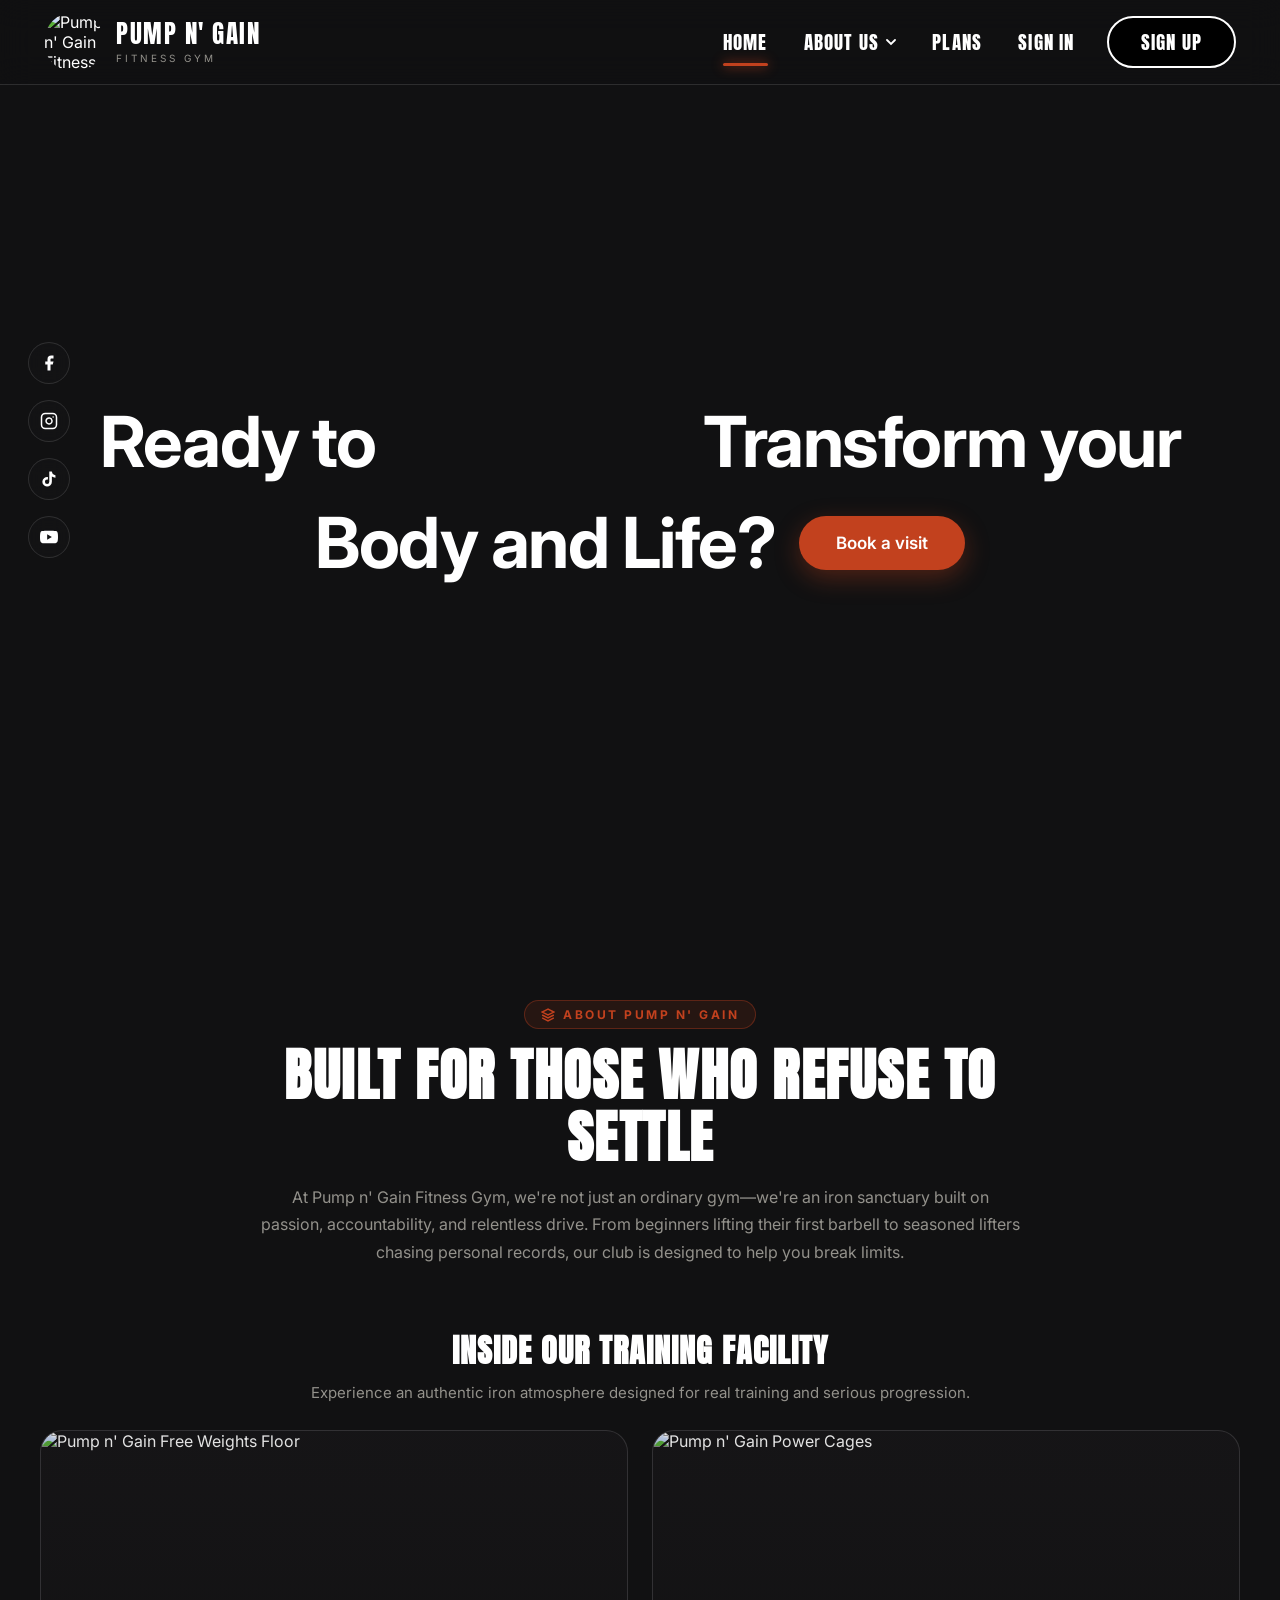
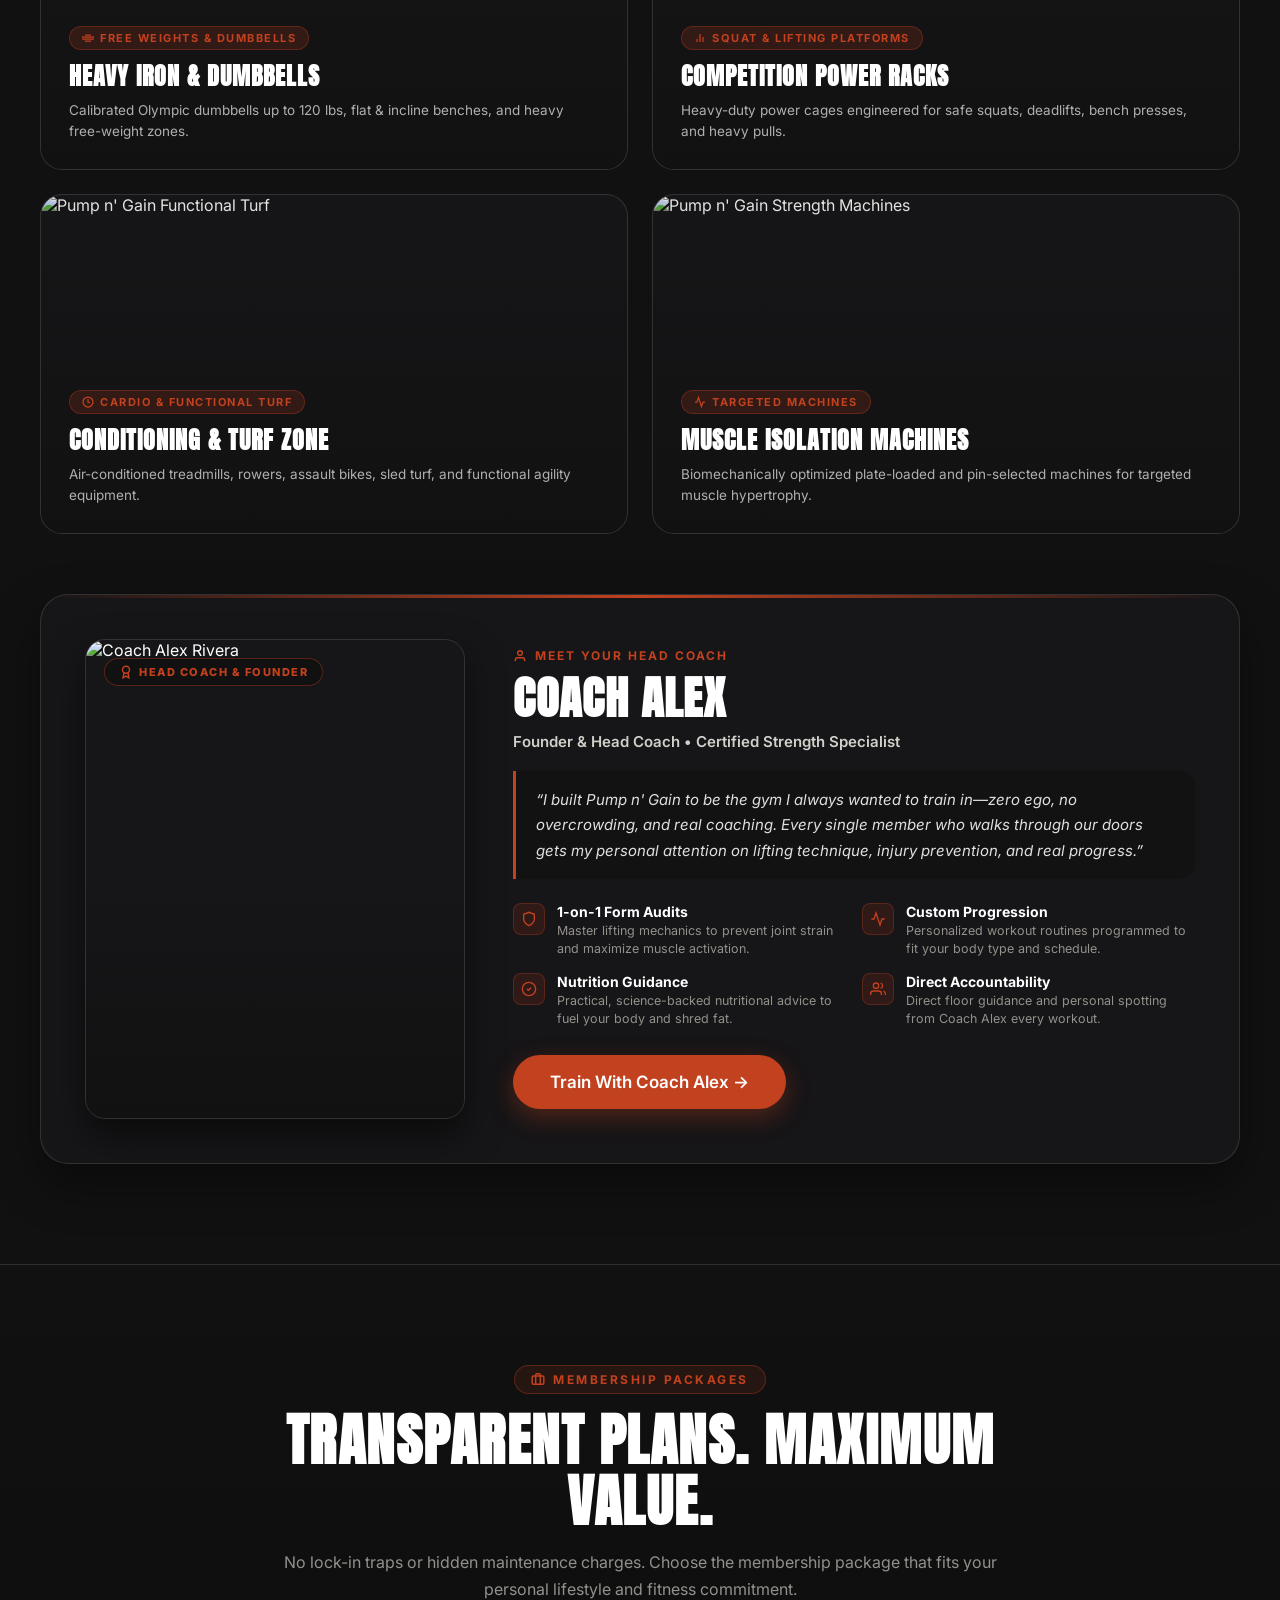
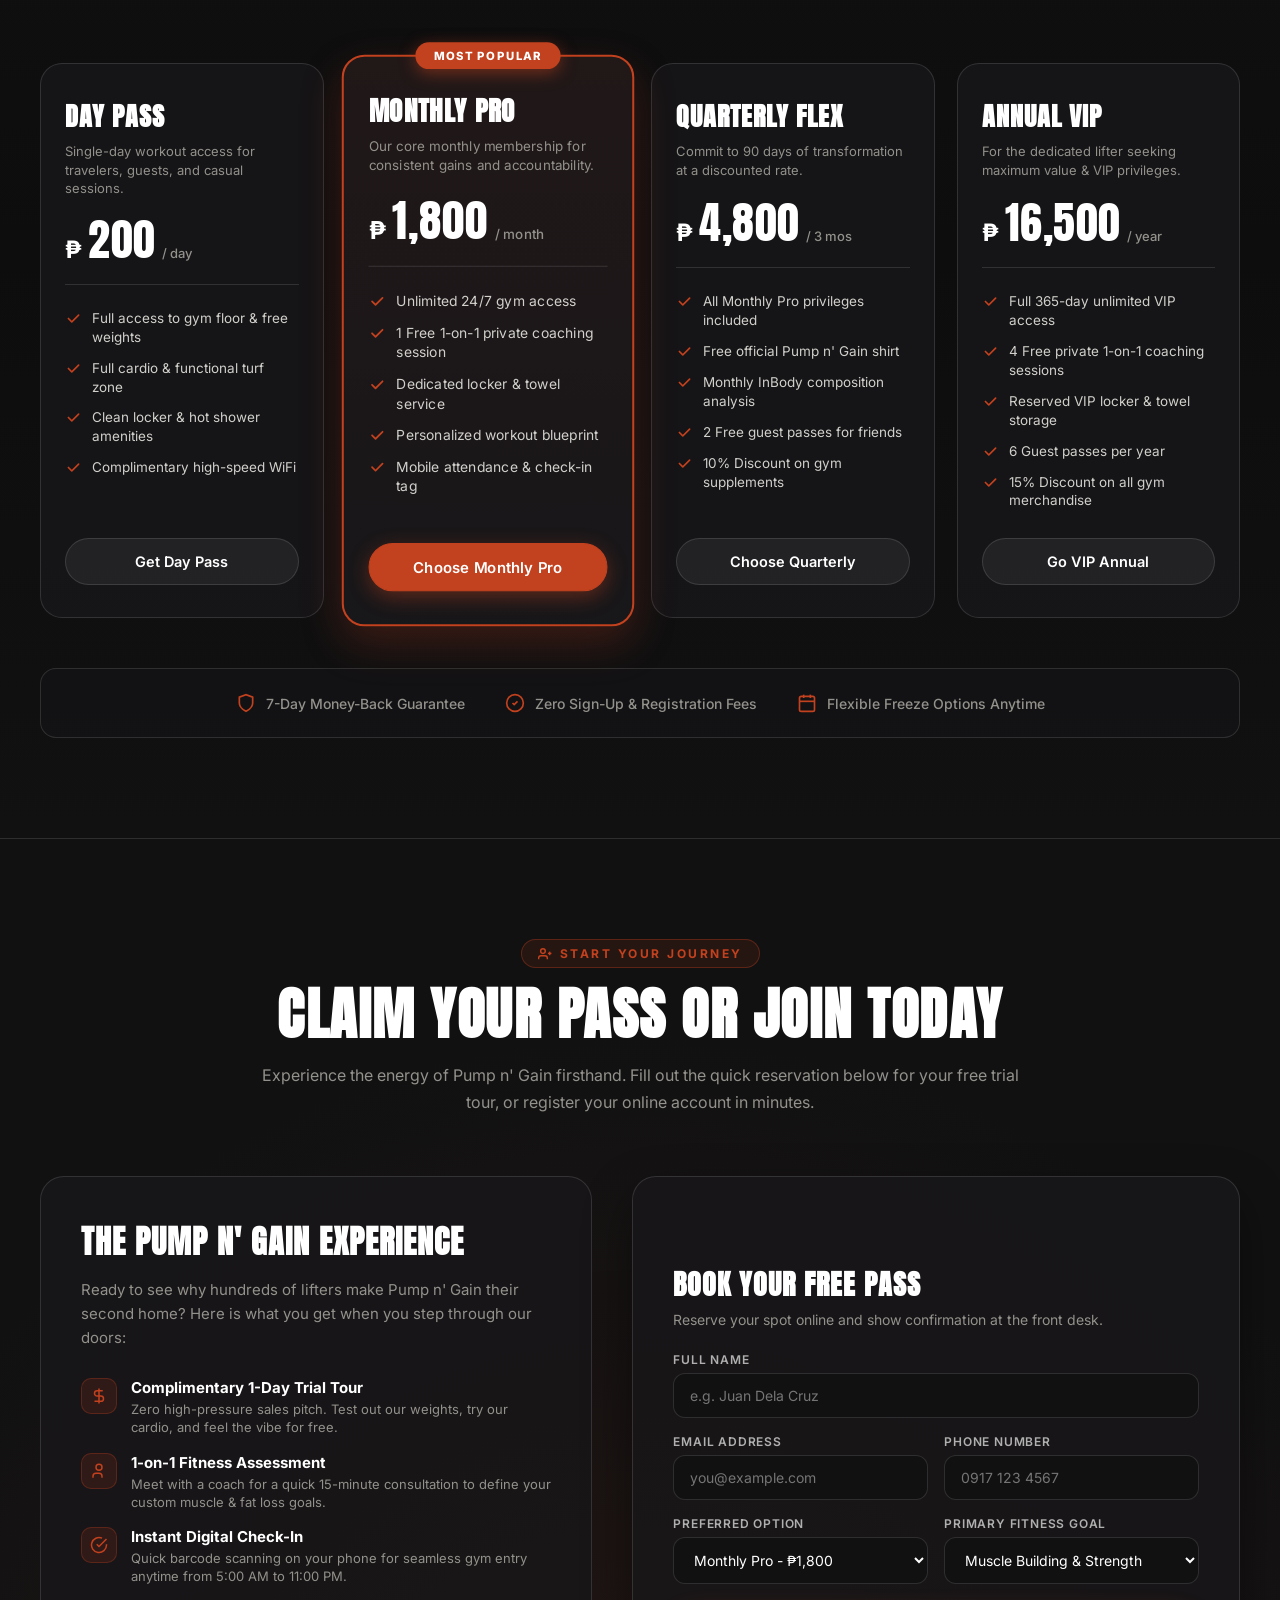
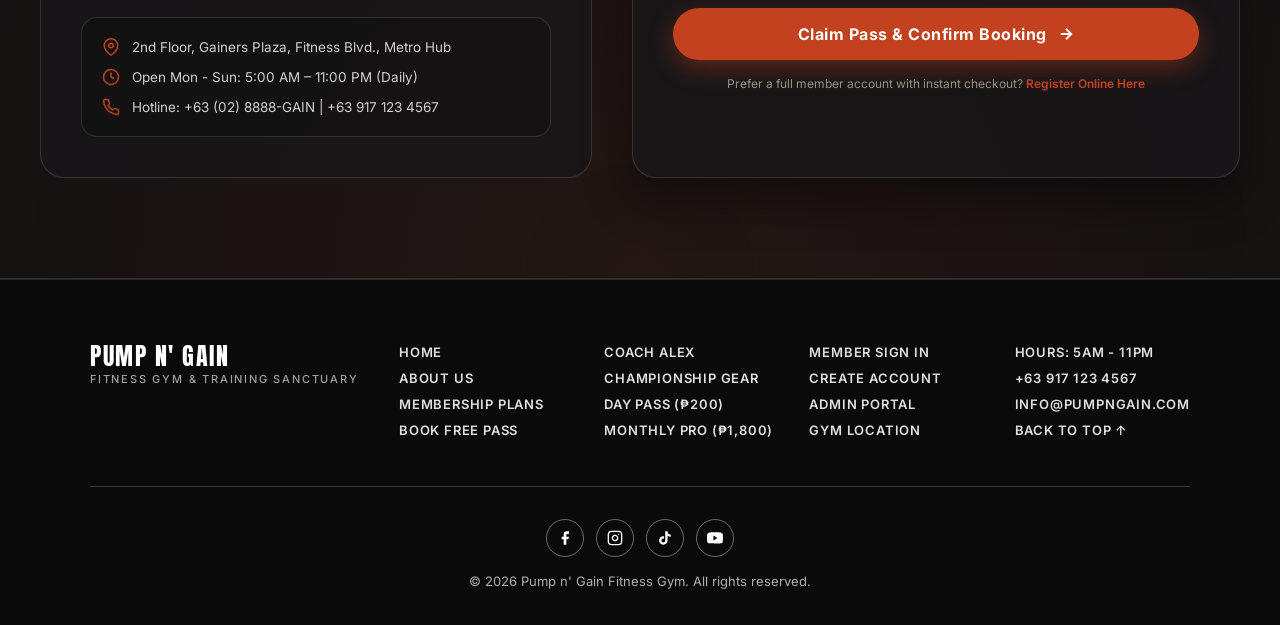
==== index.html @ a4e3d15a "Add files via upload" ====
<!DOCTYPE html>
<html lang="en" data-theme="dark">

<head>
  <meta charset="utf-8">
  <meta name="viewport" content="width=device-width, initial-scale=1, viewport-fit=cover">
  <title>Pump n' Gain Fitness Gym</title>

  <!-- Fonts -->
  <link rel="preconnect" href="https://fonts.googleapis.com">
  <link rel="preconnect" href="https://fonts.gstatic.com" crossorigin>
  <link href="https://fonts.googleapis.com/css2?family=Anton&family=Inter:wght@400;500;600;700;800&display=swap"
    rel="stylesheet">

  <!-- Stylesheet -->
  <link rel="stylesheet" href="navbar.css">

  <!-- Home Section Custom Styles -->
  <style>
    /* Home Hero Section */
    /* Home Hero Section - Full Screen Cover */
    #home {
      position: relative;
      width: 100%;
      height: 100vh;
      height: 100dvh;
      /* Full viewport height on mobile & modern browsers */
      min-height: 100vh;
      display: flex;
      align-items: center;
      justify-content: center;
      padding: 84px 24px 0;
      /* Offsets the fixed header height */
      box-sizing: border-box;
      background: linear-gradient(180deg, rgba(17, 17, 18, 0.35) 0%, rgba(17, 17, 18, 0.8) 100%),
        url('https://images.unsplash.com/photo-1517838277536-f5f99be501cd?auto=format&fit=crop&w=1920&q=80') center/cover no-repeat;
      overflow: hidden;
      border-bottom: none;
    }

    /* Left Floating Social Sidebar */
    .hero-socials {
      position: absolute;
      left: 28px;
      top: 50%;
      transform: translateY(-50%);
      display: flex;
      flex-direction: column;
      gap: 16px;
      z-index: 10;
    }

    .hero-social-link {
      width: 42px;
      height: 42px;
      border-radius: 50%;
      border: 1px solid var(--line);
      background: rgba(24, 23, 26, 0.4);
      backdrop-filter: blur(8px);
      display: flex;
      align-items: center;
      justify-content: center;
      color: var(--ink);
      text-decoration: none;
      transition: all 0.3s ease;
    }

    .hero-social-link:hover {
      background: var(--red);
      border-color: var(--red);
      transform: scale(1.1);
      color: #ffffff;
      box-shadow: 0 4px 15px rgba(194, 65, 30, 0.4);
    }

    .hero-social-link svg {
      width: 18px;
      height: 18px;
    }

    /* Hero Typography Grid Layout */
    .hero-content {
      width: 100%;
      max-width: 1080px;
      margin: 0 auto;
      display: flex;
      flex-direction: column;
      gap: 24px;
      z-index: 2;
    }

    .hero-row-top {
      display: flex;
      justify-content: space-between;
      align-items: center;
      width: 100%;
      gap: 20px;
    }

    .hero-row-bottom {
      display: flex;
      align-items: center;
      justify-content: center;
      gap: 24px;
      width: 100%;
      flex-wrap: wrap;
    }

    .hero-headline {
      font-family: 'Inter', system-ui, -apple-system, sans-serif;
      font-weight: 700;
      font-size: clamp(34px, 5.5vw, 72px);
      letter-spacing: -1.5px;
      color: var(--ink);
      line-height: 1.1;
      text-transform: none;
      margin: 0;
    }

    /* Pill CTA Button */
    .hero-cta-btn {
      display: inline-flex;
      align-items: center;
      justify-content: center;
      padding: 16px 36px;
      border-radius: 999px;
      background: var(--red);
      color: #FFFFFF;
      font-family: 'Inter', sans-serif;
      font-size: 17px;
      font-weight: 600;
      text-decoration: none;
      border: 1px solid transparent;
      box-shadow: 0 8px 24px rgba(194, 65, 30, 0.35);
      transition: all 0.3s cubic-bezier(0.2, 0.8, 0.2, 1);
      white-space: nowrap;
    }

    .hero-cta-btn:hover {
      transform: translateY(-3px) scale(1.03);
      background: var(--pill-hbg);
      color: var(--pill-hfg);
      box-shadow: 0 12px 28px rgba(0, 0, 0, 0.4);
    }

    /* Responsive Adjustments */
    @media (max-width: 900px) {
      #home {
        flex-direction: column;
        justify-content: center;
        padding: 40px 20px;
      }

      .hero-socials {
        position: static;
        flex-direction: row;
        transform: none;
        justify-content: center;
        margin-bottom: 28px;
      }

      .hero-row-top {
        flex-direction: column;
        text-align: center;
        gap: 12px;
      }

      .hero-row-bottom {
        flex-direction: column;
        text-align: center;
        gap: 20px;
      }
    }
  </style>
</head>

<body>

  <header id="hdr">
    <div class="bar">
      <div class="left">
        <a class="brand" href="#home" aria-label="Pump n' Gain home">
          <img
            src="https://scontent.fmnl17-5.fna.fbcdn.net/v/t39.30808-6/383822240_122102110454052375_2515101282174353432_n.jpg?stp=dst-jpg_tt6&cstp=mx1772x1772&ctp=s1772x1772&_nc_cat=110&_nc_map=urlgen_bucketless&ccb=1-7&_nc_sid=6ee11a&_nc_eui2=AeG5AEf_mfjT69M2hR0YdEHXWURDTUvB5Q1ZRENNS8HlDRfk5_a-f3gI7peeexWqECRnsY-1joay_j0c-gG07LZJ&_nc_ohc=JXayGiACt5YQ7kNvwEATTqv&_nc_oc=Adoxd4QXb-_McNZTJ-e3rL-Y_EsmfYRHBfbwE-wk6Oa-JPBYG5ZirJ7MFeCsLA1vtDI&_nc_zt=23&_nc_ht=scontent.fmnl17-5.fna&_nc_gid=JojQSXFy9flz5wpUiCqpCg&_nc_ss=7b2a8&oh=00_AQO859xHjkJkBTFwfuWGwufA4lBzDE5RccqJjyyHDZ6P8w&oe=6AC98366"
            alt="Pump n' Gain Fitness Gym Logo" class="brand-logo">
          <span class="hd">
            <b>Pump n' Gain</b>
            <small>FITNESS GYM</small>
          </span>
        </a>
      </div>

      <nav class="nav" id="nav" aria-label="Main">
        <a class="link active" href="#home">Home</a>

        <div class="dd" id="dd">
          <button aria-haspopup="true" aria-expanded="false">
            About Us
            <svg class="caret" viewBox="0 0 10 10">
              <path d="M1 3l4 4 4-4" fill="none" stroke="currentColor" stroke-width="1.8" stroke-linecap="round" />
            </svg>
          </button>

          <div class="menu">
            <a class="item" href="#about">
              <span class="ico">
                <svg viewBox="0 0 24 24">
                  <path
                    d="M20.84 4.61a5.5 5.5 0 0 0-7.78 0L12 5.67l-1.06-1.06a5.5 5.5 0 0 0-7.78 7.78l1.06 1.06L12 21.23l7.78-7.78 1.06-1.06a5.5 5.5 0 0 0 0-7.78z"
                    fill="none" stroke="currentColor" stroke-width="2" stroke-linecap="round" stroke-linejoin="round" />
                </svg>
              </span>
              <span class="txt">
                <span class="title">Our Story</span>
                <small>Who we are and why we lift</small>
              </span>
            </a>

            <a class="item" href="#about">
              <span class="ico">
                <svg viewBox="0 0 24 24">
                  <path d="M20 21v-2a4 4 0 0 0-4-4H8a4 4 0 0 0-4 4v2" fill="none" stroke="currentColor" stroke-width="2"
                    stroke-linecap="round" stroke-linejoin="round" />
                  <circle cx="12" cy="7" r="4" fill="none" stroke="currentColor" stroke-width="2" />
                </svg>
              </span>
              <span class="txt">
                <span class="title">Head Coach</span>
                <small>Meet Coach Alex</small>
              </span>
            </a>

            <a class="item" href="#about">
              <span class="ico">
                <svg viewBox="0 0 24 24">
                  <path d="M6.5 6.5h11M6.5 17.5h11M3 9v6M21 9v6M6 8v8M18 8v8" fill="none" stroke="currentColor"
                    stroke-width="2" stroke-linecap="round" stroke-linejoin="round" />
                </svg>
              </span>
              <span class="txt">
                <span class="title">Facilities</span>
                <small>Equipment, classes and schedule</small>
              </span>
            </a>

            <a class="cta" href="#signup">
              <span>New here? Book a free tour</span>
              <svg class="go-cta" viewBox="0 0 16 16">
                <path d="M3 8h10M9 4l4 4-4 4" fill="none" stroke="currentColor" stroke-width="2" stroke-linecap="round"
                  stroke-linejoin="round" />
              </svg>
            </a>
          </div>
        </div>

        <a class="link" href="#plans">Plans</a>
        <a href="signin.html">Sign In</a>
        <a class="signup" href="signup.html">Sign Up</a>
      </nav>


      <button class="burger" id="burger" aria-label="Toggle menu" aria-expanded="false">
        <i></i><i></i><i></i>
      </button>
    </div>

    <div class="progress" id="prog"></div>
  </header>

  <main>
    <!-- Updated Hero Section -->
    <section id="home">
      <!-- Left Floating Social Icons -->
      <div class="hero-socials">
        <a href="#" class="hero-social-link" aria-label="Facebook">
          <svg viewBox="0 0 24 24">
            <path d="M18 2h-3a5 5 0 0 0-5 5v3H7v4h3v8h4v-8h3l1-4h-4V7a1 1 0 0 1 1-1h3z" fill="currentColor" />
          </svg>
        </a>
        <a href="#" class="hero-social-link" aria-label="Instagram">
          <svg viewBox="0 0 24 24" fill="none" stroke="currentColor" stroke-width="2" stroke-linecap="round"
            stroke-linejoin="round">
            <rect x="2" y="2" width="20" height="20" rx="5" ry="5" />
            <path d="M16 11.37A4 4 0 1 1 12.63 8 4 4 0 0 1 16 11.37z" />
            <line x1="17.5" y1="6.5" x2="17.51" y2="6.5" />
          </svg>
        </a>
        <a href="#" class="hero-social-link" aria-label="TikTok">
          <svg viewBox="0 0 24 24" fill="currentColor">
            <path
              d="M19.589 6.686a4.793 4.793 0 0 1-3.77-4.245V2h-3.445v13.672a2.896 2.896 0 1 1-2.896-2.892c.381 0 .743.073 1.077.206V9.45a6.34 6.34 0 1 0 5.264 6.222V8.782a8.217 8.217 0 0 0 4.77 1.524V6.862a4.83 4.83 0 0 1-1.000-.176z" />
          </svg>
        </a>
        <a href="#" class="hero-social-link" aria-label="YouTube">
          <svg viewBox="0 0 24 24" fill="currentColor">
            <path
              d="M23.498 6.186a3.016 3.016 0 0 0-2.122-2.136C19.505 3.545 12 3.545 12 3.545s-7.505 0-9.377.505A3.017 3.017 0 0 0 .502 6.186C0 8.07 0 12 0 12s0 3.93.502 5.814a3.016 3.016 0 0 0 2.122 2.136c1.871.505 9.376.505 9.376.505s7.505 0 9.377-.505a3.015 3.015 0 0 0 2.122-2.136C24 15.93 24 12 24 12s0-3.93-.502-5.814zM9.545 15.568V8.432L15.818 12l-6.273 3.568z" />
          </svg>
        </a>
      </div>

      <!-- Hero Main Content -->
      <div class="hero-content">
        <div class="hero-row-top">
          <h1 class="hero-headline">Ready to</h1>
          <h1 class="hero-headline">Transform your</h1>
        </div>
        <div class="hero-row-bottom">
          <h1 class="hero-headline">Body and Life?</h1>
          <a href="#signup" class="hero-cta-btn">Book a visit</a>
        </div>
      </div>
    </section>

    <!-- ==========================================
         ABOUT US SECTION (#about)
         ========================================== -->
    <section id="about">
      <div class="section-container">
        <div class="section-header">
          <span class="section-tag">
            <svg width="14" height="14" viewBox="0 0 24 24" fill="none" stroke="currentColor" stroke-width="2.5">
              <path d="M12 2L2 7l10 5 10-5-10-5zM2 17l10 5 10-5M2 12l10 5 10-5" />
            </svg>
            About Pump n' Gain
          </span>
          <h2 class="section-title">BUILT FOR THOSE WHO REFUSE TO SETTLE</h2>
          <p class="section-desc">At Pump n' Gain Fitness Gym, we're not just an ordinary gym—we're an iron sanctuary
            built on passion, accountability, and relentless drive. From beginners lifting their first barbell to
            seasoned lifters chasing personal records, our club is designed to help you break limits.</p>
        </div>

        <!-- Real Gym Photo Showcase -->
        <div class="gym-gallery-intro">
          <h3>Inside Our Training Facility</h3>
          <p>Experience an authentic iron atmosphere designed for real training and serious progression.</p>
        </div>

        <div class="gym-gallery-grid">
          <!-- Photo 1: Heavy Iron & Free Weights -->
          <div class="gym-gallery-item">
            <img src="https://images.unsplash.com/photo-1534438327276-14e5300c3a48?auto=format&fit=crop&w=1000&q=80"
              alt="Pump n' Gain Free Weights Floor" loading="lazy">
            <div class="gym-gallery-overlay">
              <span class="gym-gallery-tag">
                <svg width="12" height="12" viewBox="0 0 24 24" fill="none" stroke="currentColor" stroke-width="2.5">
                  <path d="M6 18h12M6 6h12M4 10h16M4 14h16M2 8v8M22 8v8" />
                </svg>
                FREE WEIGHTS & DUMBBELLS
              </span>
              <h4 class="gym-gallery-title">Heavy Iron & Dumbbells</h4>
              <p class="gym-gallery-desc">Calibrated Olympic dumbbells up to 120 lbs, flat & incline benches, and heavy
                free-weight zones.</p>
            </div>
          </div>

          <!-- Photo 2: Power Cages & Barbell Platforms -->
          <div class="gym-gallery-item">
            <img src="https://images.unsplash.com/photo-1517838277536-f5f99be501cd?auto=format&fit=crop&w=800&q=80"
              alt="Pump n' Gain Power Cages" loading="lazy">
            <div class="gym-gallery-overlay">
              <span class="gym-gallery-tag">
                <svg width="12" height="12" viewBox="0 0 24 24" fill="none" stroke="currentColor" stroke-width="2.5">
                  <path d="M18 20V10M12 20V4M6 20v-6" />
                </svg>
                SQUAT & LIFTING PLATFORMS
              </span>
              <h4 class="gym-gallery-title">Competition Power Racks</h4>
              <p class="gym-gallery-desc">Heavy-duty power cages engineered for safe squats, deadlifts, bench presses,
                and heavy pulls.</p>
            </div>
          </div>

          <!-- Photo 3: Functional Turf & Cardio Suite -->
          <div class="gym-gallery-item">
            <img src="https://images.unsplash.com/photo-1540497077202-7c8a3999166f?auto=format&fit=crop&w=800&q=80"
              alt="Pump n' Gain Functional Turf" loading="lazy">
            <div class="gym-gallery-overlay">
              <span class="gym-gallery-tag">
                <svg width="12" height="12" viewBox="0 0 24 24" fill="none" stroke="currentColor" stroke-width="2.5">
                  <circle cx="12" cy="12" r="10" />
                  <polyline points="12 6 12 12 16 14" />
                </svg>
                CARDIO & FUNCTIONAL TURF
              </span>
              <h4 class="gym-gallery-title">Conditioning & Turf Zone</h4>
              <p class="gym-gallery-desc">Air-conditioned treadmills, rowers, assault bikes, sled turf, and functional
                agility equipment.</p>
            </div>
          </div>

          <!-- Photo 4: Precision Isolation & Machine Suite -->
          <div class="gym-gallery-item">
            <img src="https://images.unsplash.com/photo-1581009146145-b5ef050c2e1e?auto=format&fit=crop&w=800&q=80"
              alt="Pump n' Gain Strength Machines" loading="lazy">
            <div class="gym-gallery-overlay">
              <span class="gym-gallery-tag">
                <svg width="12" height="12" viewBox="0 0 24 24" fill="none" stroke="currentColor" stroke-width="2.5">
                  <path d="M22 12h-4l-3 9L9 3l-3 9H2" />
                </svg>
                TARGETED MACHINES
              </span>
              <h4 class="gym-gallery-title">Muscle Isolation Machines</h4>
              <p class="gym-gallery-desc">Biomechanically optimized plate-loaded and pin-selected machines for targeted
                muscle hypertrophy.</p>
            </div>
          </div>
        </div>

        <!-- Single Coach Spotlight -->
        <div class="single-coach-spotlight">
          <!-- Left: Coach Portrait -->
          <div class="coach-spotlight-img-wrap">
            <img src="https://images.unsplash.com/photo-1567013127542-490d757e51fc?auto=format&fit=crop&w=800&q=80"
              alt="Coach Alex Rivera" loading="lazy">
            <div class="coach-spotlight-overlay"></div>
            <div class="coach-spotlight-badge">
              <svg width="14" height="14" viewBox="0 0 24 24" fill="none" stroke="currentColor" stroke-width="2.5">
                <circle cx="12" cy="8" r="6" />
                <path d="M15.477 12.89 17 22l-5-3-5 3 1.523-9.11" />
              </svg>
              HEAD COACH &amp; FOUNDER
            </div>
          </div>

          <!-- Right: Coach Profile & Philosophy -->
          <div class="coach-spotlight-info">
            <span class="coach-spotlight-tag">
              <svg width="14" height="14" viewBox="0 0 24 24" fill="none" stroke="currentColor" stroke-width="2.5">
                <path d="M20 21v-2a4 4 0 0 0-4-4H8a4 4 0 0 0-4 4v2" />
                <circle cx="12" cy="7" r="4" />
              </svg>
              MEET YOUR HEAD COACH
            </span>
            <h3 class="coach-spotlight-name">Coach Alex</h3>
            <div class="coach-spotlight-role">Founder &amp; Head Coach &bull; Certified Strength Specialist</div>

            <p class="coach-spotlight-quote">
              &ldquo;I built Pump n' Gain to be the gym I always wanted to train in—zero ego, no overcrowding, and real
              coaching. Every single member who walks through our doors gets my personal attention on lifting technique,
              injury prevention, and real progress.&rdquo;
            </p>

            <div class="coach-pillars-grid">
              <div class="coach-pillar-item">
                <div class="coach-pillar-icon">
                  <svg viewBox="0 0 24 24" fill="none" stroke="currentColor" stroke-width="2">
                    <path d="M12 22s8-4 8-10V5l-8-3-8 3v7c0 6 8 10 8 10z" />
                  </svg>
                </div>
                <div class="coach-pillar-text">
                  <h5>1-on-1 Form Audits</h5>
                  <p>Master lifting mechanics to prevent joint strain and maximize muscle activation.</p>
                </div>
              </div>

              <div class="coach-pillar-item">
                <div class="coach-pillar-icon">
                  <svg viewBox="0 0 24 24" fill="none" stroke="currentColor" stroke-width="2">
                    <polyline points="22 12 18 12 15 21 9 3 6 12 2 12" />
                  </svg>
                </div>
                <div class="coach-pillar-text">
                  <h5>Custom Progression</h5>
                  <p>Personalized workout routines programmed to fit your body type and schedule.</p>
                </div>
              </div>

              <div class="coach-pillar-item">
                <div class="coach-pillar-icon">
                  <svg viewBox="0 0 24 24" fill="none" stroke="currentColor" stroke-width="2">
                    <circle cx="12" cy="12" r="10" />
                    <path d="m9 12 2 2 4-4" />
                  </svg>
                </div>
                <div class="coach-pillar-text">
                  <h5>Nutrition Guidance</h5>
                  <p>Practical, science-backed nutritional advice to fuel your body and shred fat.</p>
                </div>
              </div>

              <div class="coach-pillar-item">
                <div class="coach-pillar-icon">
                  <svg viewBox="0 0 24 24" fill="none" stroke="currentColor" stroke-width="2">
                    <path d="M17 21v-2a4 4 0 0 0-4-4H5a4 4 0 0 0-4 4v2" />
                    <circle cx="9" cy="7" r="4" />
                    <path d="M23 21v-2a4 4 0 0 0-3-3.87" />
                    <path d="M16 3.13a4 4 0 0 1 0 7.75" />
                  </svg>
                </div>
                <div class="coach-pillar-text">
                  <h5>Direct Accountability</h5>
                  <p>Direct floor guidance and personal spotting from Coach Alex every workout.</p>
                </div>
              </div>
            </div>

            <div class="coach-spotlight-cta">
              <a href="#signup" class="hero-cta-btn" onclick="selectPlan('Monthly Pro (₱1,800)')">Train With Coach Alex
                &rarr;</a>
            </div>
          </div>
        </div>
      </div>
    </section>

    <!-- ==========================================
         PLANS SECTION (#plans)
         ========================================== -->
    <section id="plans">
      <div class="section-container">
        <div class="section-header">
          <span class="section-tag">
            <svg width="14" height="14" viewBox="0 0 24 24" fill="none" stroke="currentColor" stroke-width="2.5">
              <rect x="2" y="7" width="20" height="14" rx="2" ry="2" />
              <path d="M16 21V5a2 2 0 0 0-2-2h-4a2 2 0 0 0-2 2v16" />
            </svg>
            Membership Packages
          </span>
          <h2 class="section-title">TRANSPARENT PLANS. MAXIMUM VALUE.</h2>
          <p class="section-desc">No lock-in traps or hidden maintenance charges. Choose the membership package that
            fits your personal lifestyle and fitness commitment.</p>
        </div>

        <!-- 4 Pricing Cards -->
        <div class="plans-grid">
          <!-- Day Pass -->
          <div class="plan-card">
            <div class="plan-header">
              <h3 class="plan-tier-name">Day Pass</h3>
              <p class="plan-desc">Single-day workout access for travelers, guests, and casual sessions.</p>
            </div>
            <div class="plan-price-wrap">
              <span class="plan-currency">&#8369;</span>
              <span class="plan-amount">200</span>
              <span class="plan-period">/ day</span>
            </div>
            <ul class="plan-features-list">
              <li>
                <svg viewBox="0 0 20 20" fill="currentColor">
                  <path fill-rule="evenodd"
                    d="M16.707 5.293a1 1 0 010 1.414l-8 8a1 1 0 01-1.414 0l-4-4a1 1 0 011.414-1.414L8 12.586l7.293-7.293a1 1 0 011.414 0z"
                    clip-rule="evenodd" />
                </svg>
                <span>Full access to gym floor & free weights</span>
              </li>
              <li>
                <svg viewBox="0 0 20 20" fill="currentColor">
                  <path fill-rule="evenodd"
                    d="M16.707 5.293a1 1 0 010 1.414l-8 8a1 1 0 01-1.414 0l-4-4a1 1 0 011.414-1.414L8 12.586l7.293-7.293a1 1 0 011.414 0z"
                    clip-rule="evenodd" />
                </svg>
                <span>Full cardio & functional turf zone</span>
              </li>
              <li>
                <svg viewBox="0 0 20 20" fill="currentColor">
                  <path fill-rule="evenodd"
                    d="M16.707 5.293a1 1 0 010 1.414l-8 8a1 1 0 01-1.414 0l-4-4a1 1 0 011.414-1.414L8 12.586l7.293-7.293a1 1 0 011.414 0z"
                    clip-rule="evenodd" />
                </svg>
                <span>Clean locker & hot shower amenities</span>
              </li>
              <li>
                <svg viewBox="0 0 20 20" fill="currentColor">
                  <path fill-rule="evenodd"
                    d="M16.707 5.293a1 1 0 010 1.414l-8 8a1 1 0 01-1.414 0l-4-4a1 1 0 011.414-1.414L8 12.586l7.293-7.293a1 1 0 011.414 0z"
                    clip-rule="evenodd" />
                </svg>
                <span>Complimentary high-speed WiFi</span>
              </li>
            </ul>
            <a href="#signup" class="plan-cta-btn" onclick="selectPlan('Day Pass (₱200)')">Get Day Pass</a>
          </div>

          <!-- Monthly Pro (Featured) -->
          <div class="plan-card featured">
            <span class="plan-popular-badge">MOST POPULAR</span>
            <div class="plan-header">
              <h3 class="plan-tier-name">Monthly Pro</h3>
              <p class="plan-desc">Our core monthly membership for consistent gains and accountability.</p>
            </div>
            <div class="plan-price-wrap">
              <span class="plan-currency">&#8369;</span>
              <span class="plan-amount">1,800</span>
              <span class="plan-period">/ month</span>
            </div>
            <ul class="plan-features-list">
              <li>
                <svg viewBox="0 0 20 20" fill="currentColor">
                  <path fill-rule="evenodd"
                    d="M16.707 5.293a1 1 0 010 1.414l-8 8a1 1 0 01-1.414 0l-4-4a1 1 0 011.414-1.414L8 12.586l7.293-7.293a1 1 0 011.414 0z"
                    clip-rule="evenodd" />
                </svg>
                <span>Unlimited 24/7 gym access</span>
              </li>
              <li>
                <svg viewBox="0 0 20 20" fill="currentColor">
                  <path fill-rule="evenodd"
                    d="M16.707 5.293a1 1 0 010 1.414l-8 8a1 1 0 01-1.414 0l-4-4a1 1 0 011.414-1.414L8 12.586l7.293-7.293a1 1 0 011.414 0z"
                    clip-rule="evenodd" />
                </svg>
                <span>1 Free 1-on-1 private coaching session</span>
              </li>
              <li>
                <svg viewBox="0 0 20 20" fill="currentColor">
                  <path fill-rule="evenodd"
                    d="M16.707 5.293a1 1 0 010 1.414l-8 8a1 1 0 01-1.414 0l-4-4a1 1 0 011.414-1.414L8 12.586l7.293-7.293a1 1 0 011.414 0z"
                    clip-rule="evenodd" />
                </svg>
                <span>Dedicated locker & towel service</span>
              </li>
              <li>
                <svg viewBox="0 0 20 20" fill="currentColor">
                  <path fill-rule="evenodd"
                    d="M16.707 5.293a1 1 0 010 1.414l-8 8a1 1 0 01-1.414 0l-4-4a1 1 0 011.414-1.414L8 12.586l7.293-7.293a1 1 0 011.414 0z"
                    clip-rule="evenodd" />
                </svg>
                <span>Personalized workout blueprint</span>
              </li>
              <li>
                <svg viewBox="0 0 20 20" fill="currentColor">
                  <path fill-rule="evenodd"
                    d="M16.707 5.293a1 1 0 010 1.414l-8 8a1 1 0 01-1.414 0l-4-4a1 1 0 011.414-1.414L8 12.586l7.293-7.293a1 1 0 011.414 0z"
                    clip-rule="evenodd" />
                </svg>
                <span>Mobile attendance & check-in tag</span>
              </li>
            </ul>
            <a href="#signup" class="plan-cta-btn" onclick="selectPlan('Monthly Pro (₱1,800)')">Choose Monthly Pro</a>
          </div>

          <!-- Quarterly Flex -->
          <div class="plan-card">
            <div class="plan-header">
              <h3 class="plan-tier-name">Quarterly Flex</h3>
              <p class="plan-desc">Commit to 90 days of transformation at a discounted rate.</p>
            </div>
            <div class="plan-price-wrap">
              <span class="plan-currency">&#8369;</span>
              <span class="plan-amount">4,800</span>
              <span class="plan-period">/ 3 mos</span>
            </div>
            <ul class="plan-features-list">
              <li>
                <svg viewBox="0 0 20 20" fill="currentColor">
                  <path fill-rule="evenodd"
                    d="M16.707 5.293a1 1 0 010 1.414l-8 8a1 1 0 01-1.414 0l-4-4a1 1 0 011.414-1.414L8 12.586l7.293-7.293a1 1 0 011.414 0z"
                    clip-rule="evenodd" />
                </svg>
                <span>All Monthly Pro privileges included</span>
              </li>
              <li>
                <svg viewBox="0 0 20 20" fill="currentColor">
                  <path fill-rule="evenodd"
                    d="M16.707 5.293a1 1 0 010 1.414l-8 8a1 1 0 01-1.414 0l-4-4a1 1 0 011.414-1.414L8 12.586l7.293-7.293a1 1 0 011.414 0z"
                    clip-rule="evenodd" />
                </svg>
                <span>Free official Pump n' Gain shirt</span>
              </li>
              <li>
                <svg viewBox="0 0 20 20" fill="currentColor">
                  <path fill-rule="evenodd"
                    d="M16.707 5.293a1 1 0 010 1.414l-8 8a1 1 0 01-1.414 0l-4-4a1 1 0 011.414-1.414L8 12.586l7.293-7.293a1 1 0 011.414 0z"
                    clip-rule="evenodd" />
                </svg>
                <span>Monthly InBody composition analysis</span>
              </li>
              <li>
                <svg viewBox="0 0 20 20" fill="currentColor">
                  <path fill-rule="evenodd"
                    d="M16.707 5.293a1 1 0 010 1.414l-8 8a1 1 0 01-1.414 0l-4-4a1 1 0 011.414-1.414L8 12.586l7.293-7.293a1 1 0 011.414 0z"
                    clip-rule="evenodd" />
                </svg>
                <span>2 Free guest passes for friends</span>
              </li>
              <li>
                <svg viewBox="0 0 20 20" fill="currentColor">
                  <path fill-rule="evenodd"
                    d="M16.707 5.293a1 1 0 010 1.414l-8 8a1 1 0 01-1.414 0l-4-4a1 1 0 011.414-1.414L8 12.586l7.293-7.293a1 1 0 011.414 0z"
                    clip-rule="evenodd" />
                </svg>
                <span>10% Discount on gym supplements</span>
              </li>
            </ul>
            <a href="#signup" class="plan-cta-btn" onclick="selectPlan('Quarterly Flex (₱4,800)')">Choose Quarterly</a>
          </div>

          <!-- Annual VIP -->
          <div class="plan-card">
            <div class="plan-header">
              <h3 class="plan-tier-name">Annual VIP</h3>
              <p class="plan-desc">For the dedicated lifter seeking maximum value & VIP privileges.</p>
            </div>
            <div class="plan-price-wrap">
              <span class="plan-currency">&#8369;</span>
              <span class="plan-amount">16,500</span>
              <span class="plan-period">/ year</span>
            </div>
            <ul class="plan-features-list">
              <li>
                <svg viewBox="0 0 20 20" fill="currentColor">
                  <path fill-rule="evenodd"
                    d="M16.707 5.293a1 1 0 010 1.414l-8 8a1 1 0 01-1.414 0l-4-4a1 1 0 011.414-1.414L8 12.586l7.293-7.293a1 1 0 011.414 0z"
                    clip-rule="evenodd" />
                </svg>
                <span>Full 365-day unlimited VIP access</span>
              </li>
              <li>
                <svg viewBox="0 0 20 20" fill="currentColor">
                  <path fill-rule="evenodd"
                    d="M16.707 5.293a1 1 0 010 1.414l-8 8a1 1 0 01-1.414 0l-4-4a1 1 0 011.414-1.414L8 12.586l7.293-7.293a1 1 0 011.414 0z"
                    clip-rule="evenodd" />
                </svg>
                <span>4 Free private 1-on-1 coaching sessions</span>
              </li>
              <li>
                <svg viewBox="0 0 20 20" fill="currentColor">
                  <path fill-rule="evenodd"
                    d="M16.707 5.293a1 1 0 010 1.414l-8 8a1 1 0 01-1.414 0l-4-4a1 1 0 011.414-1.414L8 12.586l7.293-7.293a1 1 0 011.414 0z"
                    clip-rule="evenodd" />
                </svg>
                <span>Reserved VIP locker & towel storage</span>
              </li>
              <li>
                <svg viewBox="0 0 20 20" fill="currentColor">
                  <path fill-rule="evenodd"
                    d="M16.707 5.293a1 1 0 010 1.414l-8 8a1 1 0 01-1.414 0l-4-4a1 1 0 011.414-1.414L8 12.586l7.293-7.293a1 1 0 011.414 0z"
                    clip-rule="evenodd" />
                </svg>
                <span>6 Guest passes per year</span>
              </li>
              <li>
                <svg viewBox="0 0 20 20" fill="currentColor">
                  <path fill-rule="evenodd"
                    d="M16.707 5.293a1 1 0 010 1.414l-8 8a1 1 0 01-1.414 0l-4-4a1 1 0 011.414-1.414L8 12.586l7.293-7.293a1 1 0 011.414 0z"
                    clip-rule="evenodd" />
                </svg>
                <span>15% Discount on all gym merchandise</span>
              </li>
            </ul>
            <a href="#signup" class="plan-cta-btn" onclick="selectPlan('Annual VIP (₱16,500)')">Go VIP Annual</a>
          </div>
        </div>

        <!-- Trust Badges -->
        <div class="plan-trust-banner">
          <div class="plan-trust-item">
            <svg viewBox="0 0 24 24" fill="none" stroke="currentColor" stroke-width="2">
              <path d="M12 22s8-4 8-10V5l-8-3-8 3v7c0 6 8 10 8 10z" />
            </svg>
            <span>7-Day Money-Back Guarantee</span>
          </div>
          <div class="plan-trust-item">
            <svg viewBox="0 0 24 24" fill="none" stroke="currentColor" stroke-width="2">
              <circle cx="12" cy="12" r="10" />
              <path d="m9 12 2 2 4-4" />
            </svg>
            <span>Zero Sign-Up & Registration Fees</span>
          </div>
          <div class="plan-trust-item">
            <svg viewBox="0 0 24 24" fill="none" stroke="currentColor" stroke-width="2">
              <rect x="3" y="4" width="18" height="18" rx="2" ry="2" />
              <line x1="16" y1="2" x2="16" y2="6" />
              <line x1="8" y1="2" x2="8" y2="6" />
              <line x1="3" y1="10" x2="21" y2="10" />
            </svg>
            <span>Flexible Freeze Options Anytime</span>
          </div>
        </div>
      </div>
    </section>

    <!-- ==========================================
         JOIN TODAY SECTION (#signup)
         ========================================== -->
    <section id="signup">
      <div class="section-container">
        <div class="section-header">
          <span class="section-tag">
            <svg width="14" height="14" viewBox="0 0 24 24" fill="none" stroke="currentColor" stroke-width="2.5">
              <path d="M16 21v-2a4 4 0 0 0-4-4H5a4 4 0 0 0-4 4v2" />
              <circle cx="8.5" cy="7" r="4" />
              <line x1="20" y1="8" x2="20" y2="14" />
              <line x1="23" y1="11" x2="17" y2="11" />
            </svg>
            Start Your Journey
          </span>
          <h2 class="section-title">CLAIM YOUR PASS OR JOIN TODAY</h2>
          <p class="section-desc">Experience the energy of Pump n' Gain firsthand. Fill out the quick reservation below
            for your free trial tour, or register your online account in minutes.</p>
        </div>

        <div class="join-layout">
          <!-- Left Perks & Club Info -->
          <div class="join-info-card">
            <div class="join-info-top">
              <h3>The Pump n' Gain Experience</h3>
              <p>Ready to see why hundreds of lifters make Pump n' Gain their second home? Here is what you get when you
                step through our doors:</p>

              <ul class="join-perks-list">
                <li class="join-perk-item">
                  <div class="join-perk-icon">
                    <svg viewBox="0 0 24 24" fill="none" stroke="currentColor" stroke-width="2">
                      <path d="M12 2v20M17 5H9.5a3.5 3.5 0 0 0 0 7h5a3.5 3.5 0 0 1 0 7H6" />
                    </svg>
                  </div>
                  <div>
                    <h5>Complimentary 1-Day Trial Tour</h5>
                    <p>Zero high-pressure sales pitch. Test out our weights, try our cardio, and feel the vibe for free.
                    </p>
                  </div>
                </li>

                <li class="join-perk-item">
                  <div class="join-perk-icon">
                    <svg viewBox="0 0 24 24" fill="none" stroke="currentColor" stroke-width="2">
                      <path d="M16 21v-2a4 4 0 0 0-4-4H8a4 4 0 0 0-4 4v2" />
                      <circle cx="12" cy="7" r="4" />
                    </svg>
                  </div>
                  <div>
                    <h5>1-on-1 Fitness Assessment</h5>
                    <p>Meet with a coach for a quick 15-minute consultation to define your custom muscle & fat loss
                      goals.</p>
                  </div>
                </li>

                <li class="join-perk-item">
                  <div class="join-perk-icon">
                    <svg viewBox="0 0 24 24" fill="none" stroke="currentColor" stroke-width="2">
                      <path d="M22 11.08V12a10 10 0 1 1-5.93-9.14" />
                      <polyline points="22 4 12 14.01 9 11.01" />
                    </svg>
                  </div>
                  <div>
                    <h5>Instant Digital Check-In</h5>
                    <p>Quick barcode scanning on your phone for seamless gym entry anytime from 5:00 AM to 11:00 PM.</p>
                  </div>
                </li>
              </ul>
            </div>

            <div class="join-club-details">
              <div class="join-club-row">
                <svg viewBox="0 0 24 24" fill="none" stroke="currentColor" stroke-width="2">
                  <path d="M21 10c0 7-9 13-9 13s-9-6-9-13a9 9 0 0 1 18 0z" />
                  <circle cx="12" cy="10" r="3" />
                </svg>
                <span>2nd Floor, Gainers Plaza, Fitness Blvd., Metro Hub</span>
              </div>
              <div class="join-club-row">
                <svg viewBox="0 0 24 24" fill="none" stroke="currentColor" stroke-width="2">
                  <circle cx="12" cy="12" r="10" />
                  <polyline points="12 6 12 12 16 14" />
                </svg>
                <span>Open Mon - Sun: 5:00 AM – 11:00 PM (Daily)</span>
              </div>
              <div class="join-club-row">
                <svg viewBox="0 0 24 24" fill="none" stroke="currentColor" stroke-width="2">
                  <path
                    d="M22 16.92v3a2 2 0 0 1-2.18 2 19.79 19.79 0 0 1-8.63-3.07 19.5 19.5 0 0 1-6-6 19.79 19.79 0 0 1-3.07-8.67A2 2 0 0 1 4.11 2h3a2 2 0 0 1 2 1.72 12.84 12.84 0 0 0 .7 2.81 2 2 0 0 1-.45 2.11L8.09 9.91a16 16 0 0 0 6 6l1.27-1.27a2 2 0 0 1 2.11-.45 12.84 12.84 0 0 0 2.81.7A2 2 0 0 1 22 16.92z" />
                </svg>
                <span>Hotline: +63 (02) 8888-GAIN | +63 917 123 4567</span>
              </div>
            </div>
          </div>

          <!-- Right Pass Reservation Form -->
          <div class="join-form-card">
            <!-- Form View -->
            <div id="reservationFormWrapper">
              <div class="join-form-header">
                <h4>Book Your Free Pass</h4>
                <p>Reserve your spot online and show confirmation at the front desk.</p>
              </div>

              <form id="reservationForm" onsubmit="handleReservation(event)">
                <div class="join-form-grid">
                  <div class="form-group full-width">
                    <label class="form-label" for="resName">Full Name</label>
                    <input type="text" id="resName" class="form-input" placeholder="e.g. Juan Dela Cruz" required>
                  </div>

                  <div class="form-group">
                    <label class="form-label" for="resEmail">Email Address</label>
                    <input type="email" id="resEmail" class="form-input" placeholder="you@example.com" required>
                  </div>

                  <div class="form-group">
                    <label class="form-label" for="resPhone">Phone Number</label>
                    <input type="tel" id="resPhone" class="form-input" placeholder="0917 123 4567" required>
                  </div>

                  <div class="form-group">
                    <label class="form-label" for="resPlan">Preferred Option</label>
                    <select id="resPlan" class="form-select">
                      <option value="Free 1-Day Trial Pass">Free 1-Day Trial Pass</option>
                      <option value="Day Pass (₱200)">Day Pass - ₱200</option>
                      <option value="Monthly Pro (₱1,800)" selected>Monthly Pro - ₱1,800</option>
                      <option value="Quarterly Flex (₱4,800)">Quarterly Flex - ₱4,800</option>
                      <option value="Annual VIP (₱16,500)">Annual VIP - ₱16,500</option>
                    </select>
                  </div>

                  <div class="form-group">
                    <label class="form-label" for="resGoal">Primary Fitness Goal</label>
                    <select id="resGoal" class="form-select">
                      <option value="Muscle Hypertrophy & Strength">Muscle Building & Strength</option>
                      <option value="Fat Loss & Toning">Fat Loss & Conditioning</option>
                      <option value="General Health & Mobility">General Fitness & Wellness</option>
                      <option value="Athletic & Sports Performance">Athletic Performance</option>
                    </select>
                  </div>
                </div>

                <button type="submit" class="form-submit-btn">
                  <span>Claim Pass & Confirm Booking</span>
                  <svg viewBox="0 0 24 24" fill="none" stroke="currentColor" stroke-width="2.5">
                    <path d="M5 12h14M12 5l7 7-7 7" />
                  </svg>
                </button>

                <p class="form-notice">
                  Prefer a full member account with instant checkout? <a href="signup.html">Register Online Here</a>
                </p>
              </form>
            </div>

            <!-- Success Confirmation Box -->
            <div id="reservationSuccessBox" class="reservation-success-box">
              <div class="reservation-success-icon">
                <svg viewBox="0 0 24 24" fill="none" stroke="currentColor" stroke-width="3">
                  <polyline points="20 6 9 17 4 12" />
                </svg>
              </div>
              <h4>Reservation Confirmed!</h4>
              <p id="successMsg">Welcome! Your pass has been issued. Show this screen or provide your phone number at
                the Pump n' Gain front desk to begin your workout.</p>

              <div style="display: flex; gap: 12px; justify-content: center; flex-wrap: wrap;">
                <a href="signup.html" class="hero-cta-btn" style="padding: 12px 28px; font-size: 14px;">Complete Online
                  Registration</a>
                <button type="button" class="plan-cta-btn" style="width: auto; padding: 12px 24px; font-size: 14px;"
                  onclick="resetReservationForm()">Book Another</button>
              </div>
            </div>
          </div>
        </div>
      </div>
    </section>
  </main>

  <footer class="site-footer">
    <div class="ft-container">
      <div class="ft-grid">
        <div class="ft-brand">
          <div class="ft-logo">PUMP N' GAIN</div>
          <div class="ft-slogan">FITNESS GYM & TRAINING SANCTUARY</div>
        </div>

        <div class="ft-col">
          <a href="#home">Home</a>
          <a href="#about">About Us</a>
          <a href="#plans">Membership Plans</a>
          <a href="#signup">Book Free Pass</a>
        </div>

        <div class="ft-col">
          <a href="#about">Coach Alex</a>
          <a href="#about">Championship Gear</a>
          <a href="#plans">Day Pass (₱200)</a>
          <a href="#plans">Monthly Pro (₱1,800)</a>
        </div>

        <div class="ft-col">
          <a href="signin.html">Member Sign In</a>
          <a href="signup.html">Create Account</a>
          <a href="admin-login.html">Admin Portal</a>
          <a href="#signup">Gym Location</a>
        </div>

        <div class="ft-col">
          <a href="#about">Hours: 5AM - 11PM</a>
          <a href="tel:09171234567">+63 917 123 4567</a>
          <a href="mailto:info@pumpngain.com">info@pumpngain.com</a>
          <a href="#home">Back to Top &uarr;</a>
        </div>
      </div>

      <hr class="ft-divider">

      <div class="ft-bottom">
        <div class="ft-socials">
          <a href="#" class="social-btn" aria-label="Facebook">
            <svg viewBox="0 0 24 24">
              <path d="M18 2h-3a5 5 0 0 0-5 5v3H7v4h3v8h4v-8h3l1-4h-4V7a1 1 0 0 1 1-1h3z" fill="currentColor" />
            </svg>
          </a>
          <a href="#" class="social-btn" aria-label="Instagram">
            <svg viewBox="0 0 24 24" fill="none" stroke="currentColor" stroke-width="2" stroke-linecap="round"
              stroke-linejoin="round">
              <rect x="2" y="2" width="20" height="20" rx="5" ry="5" />
              <path d="M16 11.37A4 4 0 1 1 12.63 8 4 4 0 0 1 16 11.37z" />
              <line x1="17.5" y1="6.5" x2="17.51" y2="6.5" />
            </svg>
          </a>
          <a href="#" class="social-btn" aria-label="TikTok">
            <svg viewBox="0 0 24 24" fill="currentColor">
              <path
                d="M19.589 6.686a4.793 4.793 0 0 1-3.77-4.245V2h-3.445v13.672a2.896 2.896 0 1 1-2.896-2.892c.381 0 .743.073 1.077.206V9.45a6.34 6.34 0 1 0 5.264 6.222V8.782a8.217 8.217 0 0 0 4.77 1.524V6.862a4.83 4.83 0 0 1-1.000-.176z" />
            </svg>
          </a>
          <a href="#" class="social-btn" aria-label="YouTube">
            <svg viewBox="0 0 24 24" fill="currentColor">
              <path
                d="M23.498 6.186a3.016 3.016 0 0 0-2.122-2.136C19.505 3.545 12 3.545 12 3.545s-7.505 0-9.377.505A3.017 3.017 0 0 0 .502 6.186C0 8.07 0 12 0 12s0 3.93.502 5.814a3.016 3.016 0 0 0 2.122 2.136c1.871.505 9.376.505 9.376.505s7.505 0 9.377-.505a3.015 3.015 0 0 0 2.122-2.136C24 15.93 24 12 24 12s0-3.93-.502-5.814zM9.545 15.568V8.432L15.818 12l-6.273 3.568z" />
            </svg>
          </a>
        </div>
        <p class="ft-copy">&copy; 2026 Pump n' Gain Fitness Gym. All rights reserved.</p>
      </div>
    </div>
  </footer>

  <!-- Script -->
  <script src="navbar.js"></script>

  <!-- Interactive Section Scripts -->
  <script>
    function selectPlan(planName) {
      const planSelect = document.getElementById('resPlan');
      if (planSelect) {
        planSelect.value = planName;
      }
    }

    function handleReservation(e) {
      e.preventDefault();
      const name = document.getElementById('resName').value.trim();
      const plan = document.getElementById('resPlan').value;

      document.getElementById('reservationFormWrapper').style.display = 'none';
      const successBox = document.getElementById('reservationSuccessBox');
      const successMsg = document.getElementById('successMsg');
      successMsg.innerHTML = `Welcome, <strong>${name}</strong>! Your reservation for <strong>${plan}</strong> is confirmed. Simply show this screen or give your contact number at the front desk when you arrive.`;
      successBox.style.display = 'block';
    }

    function resetReservationForm() {
      document.getElementById('reservationForm').reset();
      document.getElementById('reservationFormWrapper').style.display = 'block';
      document.getElementById('reservationSuccessBox').style.display = 'none';
    }
  </script>
</body>

</html>
---- navbar.css ----
:root {
  --bg: #111112;
  --ink: #FFFFFF;
  --red: #C2411E;
  --gray: #93918B;
  --char: #322C35;
  /* Translucent overlay for dark theme */
  --nav: rgba(17, 17, 18, 0.45);
  --line: rgba(255, 255, 255, 0.12);
  --panel: rgba(24, 23, 26, 0.75);
  --pill-bg: #000;
  --pill-fg: #fff;
  --pill-bd: #fff;
  --pill-hbg: #fff;
  --pill-hfg: #000;
  --sec: #1B1008;
  box-sizing: border-box;
  padding-top: env(safe-area-inset-top, 0px);
  padding-bottom: env(safe-area-inset-bottom, 0px);
}


* {
  box-sizing: border-box;
  margin: 0;
}

html {
  scroll-behavior: smooth;
  scroll-padding-top: 90px;
}

body {
  background: var(--bg);
  color: var(--ink);
  font-family: Inter, system-ui, sans-serif;
  transition: background 0.3s, color 0.3s;
}

body.lock {
  overflow: hidden;
}

.hd,
.nav a,
.nav .dd > button {
  font-family: Anton, Impact, 'Arial Narrow', sans-serif;
  text-transform: uppercase;
}

/* Header Container - Fixed to overlap top of hero */
header {
  position: fixed;
  top: 0;
  left: 0;
  right: 0;
  width: 100%;
  z-index: 50;
  background: var(--nav);
  -webkit-backdrop-filter: blur(16px);
  backdrop-filter: blur(16px);
  border-bottom: 1px solid var(--line);
  transition: box-shadow 0.3s, background 0.3s, transform 0.4s cubic-bezier(0.2, 0.8, 0.2, 1);
}

header.hide {
  transform: translateY(-110%);
}

header::before {
  content: "";
  position: absolute;
  inset: 0;
  pointer-events: none;
  background: radial-gradient(260px circle at var(--mx, 50%) 50%, rgba(194, 65, 30, 0.16), transparent 70%);
  opacity: 0;
  transition: opacity 0.3s;
}

header:hover::before {
  opacity: 1;
}

header.scrolled {
  box-shadow: 0 8px 24px rgba(0, 0, 0, 0.35);
}

header.scrolled .bar {
  height: 64px;
}

/* Progress Bar */
.progress {
  position: absolute;
  left: 0;
  bottom: -1px;
  height: 3px;
  width: 0;
  background: var(--red);
}

/* Navbar Layout */
.bar {
  max-width: 1240px;
  margin: auto;
  height: 84px;
  padding: 0 24px;
  display: flex;
  align-items: center;
  gap: 18px;
  transition: height 0.3s;
}

.left {
  display: flex;
  align-items: center;
  gap: 18px;
  margin-right: auto;
}

/* Brand & Logo */
.brand {
  display: flex;
  align-items: center;
  gap: 12px;
  text-decoration: none;
  color: var(--ink);
}

.brand-logo {
  width: 60px;
  height: 60px;
  border-radius: 50%;
  object-fit: cover;
  transition: transform 0.5s;
}

.brand:hover .brand-logo {
  transform: rotate(-12deg) scale(1.08);
}

.brand b {
  font-weight: 400;
  font-size: 25px;
  letter-spacing: 1.5px;
  line-height: 1;
}

.brand small {
  display: block;
  font-family: Inter, sans-serif;
  font-size: 10px;
  letter-spacing: 3px;
  color: var(--gray);
  margin-top: 3px;
}

/* Navigation Links */
.nav {
  display: flex;
  align-items: center;
  gap: 8px;
  position: relative;
}

.nav a,
.nav .dd > button {
  background: none;
  border: 0;
  color: var(--ink);
  font-size: 19px;
  letter-spacing: 1.2px;
  padding: 8px 14px;
  cursor: pointer;
  text-decoration: none;
  position: relative;
  display: inline-flex;
  align-items: center;
  gap: 7px;
}

/* Dynamic Indicator */
.ind {
  position: absolute;
  left: 0;
  bottom: 2px;
  height: 3px;
  width: 0;
  border-radius: 3px;
  background: var(--red);
  box-shadow: 0 0 12px var(--red);
  opacity: 0;
  pointer-events: none;
  transition: transform 0.4s cubic-bezier(0.2, 0.8, 0.2, 1), width 0.4s cubic-bezier(0.2, 0.8, 0.2, 1), opacity 0.2s;
}

/* Dropdown Container & Menu */
.dd {
  position: relative;
}

.caret {
  width: 10px;
  height: 10px;
  transition: transform 0.3s ease;
}

.dd.open .caret {
  transform: rotate(180deg);
}

.menu {
  position: absolute;
  top: calc(100% + 14px);
  left: -20px;
  width: 320px;
  background: var(--panel);
  -webkit-backdrop-filter: blur(16px);
  backdrop-filter: blur(16px);
  border: 1px solid rgba(255, 255, 255, 0.1);
  border-radius: 18px;
  padding: 10px;
  box-shadow: 0 20px 40px rgba(0, 0, 0, 0.6);
  opacity: 0;
  visibility: hidden;
  transform: translateY(8px);
  transition: opacity 0.25s ease, transform 0.25s ease, visibility 0.25s;
  z-index: 100;
}

/* Top Pointer Arrow */
.menu::before {
  content: "";
  position: absolute;
  top: -6px;
  left: 45px;
  width: 10px;
  height: 10px;
  background: var(--panel);
  border-left: 1px solid rgba(255, 255, 255, 0.1);
  border-top: 1px solid rgba(255, 255, 255, 0.1);
  transform: rotate(45deg);
}

.dd.open .menu {
  opacity: 1;
  visibility: visible;
  transform: translateY(0);
}

.menu a.item {
  display: flex;
  align-items: center;
  gap: 14px;
  padding: 10px 12px;
  border-radius: 12px;
  text-decoration: none;
  transition: background 0.2s ease;
}

.menu a.item:hover {
  background: rgba(255, 255, 255, 0.06);
}

.ico {
  width: 42px;
  height: 42px;
  border-radius: 12px;
  background: rgba(255, 255, 255, 0.08);
  display: flex;
  align-items: center;
  justify-content: center;
  color: #FFFFFF;
  flex-shrink: 0;
  transition: background 0.2s ease;
}

.ico svg {
  width: 20px;
  height: 20px;
}

.menu a.item:hover .ico {
  background: rgba(255, 255, 255, 0.15);
}

.txt {
  display: flex;
  flex-direction: column;
  gap: 2px;
}

.txt .title {
  font-family: Inter, sans-serif !important;
  font-size: 15px !important;
  font-weight: 600 !important;
  color: #FFFFFF !important;
  text-transform: none !important;
  letter-spacing: 0 !important;
  line-height: 1.2;
}

.txt small {
  font-family: Inter, sans-serif;
  font-size: 12px;
  color: var(--gray);
  font-weight: 400;
  text-transform: none;
  letter-spacing: 0;
}

.menu a.cta {
  display: flex;
  align-items: center;
  justify-content: space-between;
  margin-top: 8px;
  padding: 12px 16px;
  background: var(--red);
  color: #FFFFFF !important;
  border-radius: 12px;
  text-decoration: none;
  font-family: Inter, sans-serif !important;
  font-size: 14px !important;
  font-weight: 600 !important;
  text-transform: none !important;
  letter-spacing: 0 !important;
  transition: background 0.2s ease, transform 0.15s ease;
}

.menu a.cta:hover {
  filter: brightness(1.15);
  transform: translateY(-1px);
}

.go-cta {
  width: 16px;
  height: 16px;
  stroke: #ffffff;
}

/* Sign Up Button */
.signup {
  margin-left: 10px;
  background: var(--pill-bg) !important;
  color: var(--pill-fg) !important;
  border: 2px solid var(--pill-bd) !important;
  border-radius: 999px;
  padding: 10px 32px !important;
  position: relative;
  overflow: hidden;
  transition: background 0.3s, color 0.3s, transform 0.2s, border-color 0.3s;
}

.signup::before {
  content: "";
  position: absolute;
  top: 0;
  left: -80%;
  width: 50%;
  height: 100%;
  background: linear-gradient(100deg, transparent, rgba(255, 255, 255, 0.45), transparent);
  transform: skewX(-20deg);
}

.signup:hover::before {
  left: 130%;
  transition: left 0.7s;
}

.signup:hover {
  box-shadow: 0 8px 24px rgba(194, 65, 30, 0.45);
  background: var(--pill-hbg) !important;
  color: var(--pill-hfg) !important;
  border-color: var(--pill-hbg) !important;
  transform: translateY(-2px);
}


/* Hamburger Button */
.burger {
  display: none;
  background: none;
  border: 0;
  width: 44px;
  height: 44px;
  cursor: pointer;
  position: relative;
}

.burger i {
  position: absolute;
  left: 10px;
  right: 10px;
  height: 2px;
  background: var(--ink);
  transition: 0.3s;
}

.burger i:nth-child(1) { top: 15px; }
.burger i:nth-child(2) { top: 21px; }
.burger i:nth-child(3) { top: 27px; }

.burger.on i:nth-child(1) { top: 21px; transform: rotate(45deg); }
.burger.on i:nth-child(2) { opacity: 0; }
.burger.on i:nth-child(3) { top: 21px; transform: rotate(-45deg); }

/* Focus Accessibility */
a:focus-visible,
button:focus-visible {
  outline: 2px solid var(--red);
  outline-offset: 2px;
  border-radius: 8px;
}

/* ==========================================
   PAGE SECTIONS COMMON STYLES
   ========================================== */
section {
  position: relative;
  width: 100%;
  padding: 100px 24px;
  border-bottom: 1px solid var(--line);
}

.section-container {
  max-width: 1200px;
  margin: 0 auto;
  position: relative;
  z-index: 2;
}

.section-header {
  text-align: center;
  max-width: 760px;
  margin: 0 auto 60px;
}

.section-tag {
  display: inline-flex;
  align-items: center;
  gap: 8px;
  font-family: 'Inter', sans-serif;
  font-size: 12px;
  font-weight: 700;
  letter-spacing: 2.5px;
  text-transform: uppercase;
  color: var(--red);
  background: rgba(194, 65, 30, 0.12);
  border: 1px solid rgba(194, 65, 30, 0.35);
  padding: 6px 16px;
  border-radius: 999px;
  margin-bottom: 16px;
}

.section-title {
  font-family: 'Anton', Impact, sans-serif;
  font-size: clamp(34px, 5.5vw, 56px);
  letter-spacing: 1.5px;
  line-height: 1.1;
  text-transform: uppercase;
  color: #FFFFFF;
  margin: 0;
}

.section-desc {
  font-family: 'Inter', system-ui, sans-serif;
  font-size: 16px;
  line-height: 1.7;
  color: var(--gray);
  margin-top: 16px;
}

/* ==========================================
   ABOUT US SECTION (#about)
   ========================================== */
#about {
  background-color: #111112;
  background: #111112;
}

/* Gym Real Photo Showcase */
.gym-gallery-intro {
  text-align: center;
  margin-bottom: 28px;
}

.gym-gallery-intro h3 {
  font-family: 'Anton', Impact, sans-serif;
  font-size: 32px;
  letter-spacing: 1px;
  color: #FFFFFF;
  text-transform: uppercase;
  margin: 0 0 8px;
}

.gym-gallery-intro p {
  color: var(--gray);
  font-size: 15px;
  margin: 0;
}

.gym-gallery-grid {
  display: grid;
  grid-template-columns: repeat(2, 1fr);
  gap: 24px;
  margin-bottom: 60px;
}

.gym-gallery-item {
  position: relative;
  border-radius: 22px;
  overflow: hidden;
  border: 1px solid var(--line);
  background: var(--panel);
  height: 340px;
  transition: all 0.4s cubic-bezier(0.2, 0.8, 0.2, 1);
}

.gym-gallery-item:hover {
  transform: translateY(-6px);
  border-color: rgba(194, 65, 30, 0.5);
  box-shadow: 0 20px 40px rgba(0, 0, 0, 0.6), 0 0 24px rgba(194, 65, 30, 0.2);
}

.gym-gallery-item img {
  width: 100%;
  height: 100%;
  object-fit: cover;
  transition: transform 0.6s cubic-bezier(0.2, 0.8, 0.2, 1);
}

.gym-gallery-item:hover img {
  transform: scale(1.06);
}

.gym-gallery-overlay {
  position: absolute;
  inset: 0;
  background: linear-gradient(180deg, rgba(17, 17, 18, 0.1) 0%, rgba(17, 17, 18, 0.3) 35%, rgba(17, 17, 18, 0.95) 100%);
  display: flex;
  flex-direction: column;
  justify-content: flex-end;
  padding: 28px;
  transition: background 0.3s ease;
}

.gym-gallery-item:hover .gym-gallery-overlay {
  background: linear-gradient(180deg, rgba(17, 17, 18, 0) 0%, rgba(17, 17, 18, 0.2) 25%, rgba(17, 17, 18, 0.98) 100%);
}

.gym-gallery-tag {
  display: inline-flex;
  align-items: center;
  gap: 6px;
  align-self: flex-start;
  font-size: 11px;
  font-weight: 700;
  letter-spacing: 1.5px;
  text-transform: uppercase;
  color: var(--red);
  background: rgba(194, 65, 30, 0.18);
  border: 1px solid rgba(194, 65, 30, 0.35);
  padding: 4px 12px;
  border-radius: 999px;
  margin-bottom: 8px;
}

.gym-gallery-title {
  font-family: 'Anton', Impact, sans-serif;
  font-size: 24px;
  letter-spacing: 1px;
  color: #FFFFFF;
  text-transform: uppercase;
  margin: 0 0 6px;
}

.gym-gallery-desc {
  font-size: 13.5px;
  color: #B0B0B0;
  margin: 0;
  line-height: 1.5;
}

/* Single Coach Spotlight */
.single-coach-spotlight {
  background: var(--panel);
  border: 1px solid var(--line);
  border-radius: 28px;
  padding: 44px;
  display: grid;
  grid-template-columns: 380px 1fr;
  gap: 48px;
  align-items: center;
  position: relative;
  overflow: hidden;
  box-shadow: 0 20px 48px rgba(0, 0, 0, 0.4);
}

.single-coach-spotlight::before {
  content: '';
  position: absolute;
  top: 0;
  left: 0;
  width: 100%;
  height: 3px;
  background: linear-gradient(90deg, transparent, var(--red), transparent);
}

.coach-spotlight-img-wrap {
  position: relative;
  width: 100%;
  height: 480px;
  border-radius: 20px;
  overflow: hidden;
  border: 1px solid var(--line);
  box-shadow: 0 16px 36px rgba(0, 0, 0, 0.5);
}

.coach-spotlight-img-wrap img {
  width: 100%;
  height: 100%;
  object-fit: cover;
  transition: transform 0.6s ease;
}

.single-coach-spotlight:hover .coach-spotlight-img-wrap img {
  transform: scale(1.04);
}

.coach-spotlight-overlay {
  position: absolute;
  inset: 0;
  background: linear-gradient(180deg, transparent 50%, rgba(17, 17, 18, 0.95) 100%);
}

.coach-spotlight-badge {
  position: absolute;
  top: 18px;
  left: 18px;
  background: rgba(17, 17, 18, 0.85);
  backdrop-filter: blur(10px);
  border: 1px solid rgba(194, 65, 30, 0.4);
  color: var(--red);
  font-size: 11px;
  font-weight: 800;
  letter-spacing: 1.5px;
  padding: 6px 14px;
  border-radius: 999px;
  text-transform: uppercase;
  display: flex;
  align-items: center;
  gap: 6px;
}

.coach-spotlight-info {
  display: flex;
  flex-direction: column;
}

.coach-spotlight-tag {
  display: inline-flex;
  align-items: center;
  gap: 8px;
  font-size: 12px;
  font-weight: 700;
  letter-spacing: 2px;
  text-transform: uppercase;
  color: var(--red);
  margin-bottom: 10px;
}

.coach-spotlight-name {
  font-family: 'Anton', Impact, sans-serif;
  font-size: clamp(34px, 4vw, 46px);
  letter-spacing: 1px;
  color: #FFFFFF;
  text-transform: uppercase;
  margin: 0;
  line-height: 1.1;
}

.coach-spotlight-role {
  font-size: 15px;
  font-weight: 600;
  color: #d1d0cb;
  margin: 8px 0 20px;
}

.coach-spotlight-quote {
  font-size: 15px;
  line-height: 1.7;
  color: #E0E0E0;
  background: rgba(17, 17, 18, 0.6);
  border-left: 3px solid var(--red);
  padding: 16px 20px;
  border-radius: 0 14px 14px 0;
  margin: 0 0 24px;
  font-style: italic;
}

.coach-pillars-grid {
  display: grid;
  grid-template-columns: 1fr 1fr;
  gap: 16px;
  margin-bottom: 28px;
}

.coach-pillar-item {
  display: flex;
  align-items: flex-start;
  gap: 12px;
}

.coach-pillar-icon {
  width: 32px;
  height: 32px;
  border-radius: 8px;
  background: rgba(194, 65, 30, 0.15);
  border: 1px solid rgba(194, 65, 30, 0.3);
  display: flex;
  align-items: center;
  justify-content: center;
  color: var(--red);
  flex-shrink: 0;
}

.coach-pillar-icon svg {
  width: 16px;
  height: 16px;
}

.coach-pillar-text h5 {
  font-size: 14px;
  font-weight: 700;
  color: #FFFFFF;
  margin: 0 0 2px;
}

.coach-pillar-text p {
  font-size: 12.5px;
  color: var(--gray);
  margin: 0;
  line-height: 1.4;
}

.coach-spotlight-cta {
  display: flex;
  align-items: center;
  gap: 16px;
  flex-wrap: wrap;
}

/* ==========================================
   PLANS SECTION (#plans)
   ========================================== */
#plans {
  background: linear-gradient(180deg, #111112 0%, #0d0d0e 50%, #111112 100%);
}

.plans-grid {
  display: grid;
  grid-template-columns: repeat(4, 1fr);
  gap: 22px;
  align-items: stretch;
  margin-bottom: 50px;
}

.plan-card {
  background: var(--panel);
  border: 1px solid var(--line);
  border-radius: 22px;
  padding: 32px 24px;
  display: flex;
  flex-direction: column;
  position: relative;
  transition: all 0.35s cubic-bezier(0.2, 0.8, 0.2, 1);
}

.plan-card:hover {
  transform: translateY(-8px);
  border-color: rgba(255, 255, 255, 0.25);
  box-shadow: 0 20px 40px rgba(0, 0, 0, 0.5);
}

/* Popular Featured Card */
.plan-card.featured {
  background: linear-gradient(180deg, rgba(35, 25, 25, 0.9) 0%, rgba(24, 23, 26, 0.95) 100%);
  border: 2px solid var(--red);
  box-shadow: 0 16px 40px rgba(194, 65, 30, 0.25);
  transform: scale(1.03);
  z-index: 2;
}

.plan-card.featured:hover {
  transform: scale(1.03) translateY(-8px);
  box-shadow: 0 24px 48px rgba(194, 65, 30, 0.35);
}

.plan-popular-badge {
  position: absolute;
  top: -14px;
  left: 50%;
  transform: translateX(-50%);
  background: var(--red);
  color: #fff;
  font-family: 'Inter', sans-serif;
  font-size: 11px;
  font-weight: 800;
  letter-spacing: 1.5px;
  text-transform: uppercase;
  padding: 6px 18px;
  border-radius: 999px;
  box-shadow: 0 4px 15px rgba(194, 65, 30, 0.5);
  white-space: nowrap;
}

.plan-header {
  margin-bottom: 20px;
}

.plan-tier-name {
  font-family: 'Anton', Impact, sans-serif;
  font-size: 26px;
  letter-spacing: 1px;
  color: #FFFFFF;
  text-transform: uppercase;
  margin: 0 0 6px;
}

.plan-desc {
  font-size: 13px;
  color: var(--gray);
  line-height: 1.4;
  min-height: 38px;
  margin: 0;
}

.plan-price-wrap {
  display: flex;
  align-items: baseline;
  gap: 6px;
  margin-bottom: 24px;
  padding-bottom: 20px;
  border-bottom: 1px solid var(--line);
}

.plan-currency {
  font-family: 'Inter', sans-serif;
  font-size: 24px;
  font-weight: 700;
  color: #FFFFFF;
}

.plan-amount {
  font-family: 'Anton', Impact, sans-serif;
  font-size: 44px;
  color: #FFFFFF;
  letter-spacing: 0.5px;
  line-height: 1;
}

.plan-period {
  font-size: 13px;
  color: var(--gray);
  font-weight: 500;
}

.plan-features-list {
  list-style: none;
  padding: 0;
  margin: 0 0 28px;
  display: flex;
  flex-direction: column;
  gap: 12px;
  flex-grow: 1;
}

.plan-features-list li {
  display: flex;
  align-items: flex-start;
  gap: 10px;
  font-size: 13.5px;
  color: #d1d0cb;
  line-height: 1.4;
}

.plan-features-list li svg {
  width: 17px;
  height: 17px;
  color: var(--red);
  flex-shrink: 0;
  margin-top: 1px;
}

.plan-cta-btn {
  width: 100%;
  display: inline-flex;
  align-items: center;
  justify-content: center;
  padding: 14px 20px;
  border-radius: 999px;
  font-family: 'Inter', sans-serif;
  font-size: 14.5px;
  font-weight: 600;
  text-decoration: none;
  cursor: pointer;
  transition: all 0.3s ease;
  border: 1px solid var(--line);
  background: rgba(255, 255, 255, 0.06);
  color: #FFFFFF;
}

.plan-cta-btn:hover {
  background: rgba(255, 255, 255, 0.15);
  border-color: #FFFFFF;
  transform: translateY(-2px);
}

.plan-card.featured .plan-cta-btn {
  background: var(--red);
  border-color: var(--red);
  color: #FFFFFF;
  box-shadow: 0 6px 20px rgba(194, 65, 30, 0.4);
}

.plan-card.featured .plan-cta-btn:hover {
  background: #a83618;
  border-color: #a83618;
  box-shadow: 0 8px 24px rgba(194, 65, 30, 0.5);
  transform: translateY(-2px);
}

/* Plan Trust Badges */
.plan-trust-banner {
  display: flex;
  align-items: center;
  justify-content: center;
  gap: 40px;
  flex-wrap: wrap;
  padding: 24px;
  background: rgba(24, 23, 26, 0.4);
  border: 1px solid var(--line);
  border-radius: 16px;
}

.plan-trust-item {
  display: flex;
  align-items: center;
  gap: 10px;
  font-size: 14px;
  font-weight: 500;
  color: var(--gray);
}

.plan-trust-item svg {
  width: 20px;
  height: 20px;
  color: var(--red);
}

/* ==========================================
   JOIN TODAY SECTION (#signup)
   ========================================== */
#signup {
  background: radial-gradient(circle at 50% 100%, rgba(194, 65, 30, 0.1) 0%, rgba(17, 17, 18, 0) 70%), var(--bg);
}

.join-layout {
  display: grid;
  grid-template-columns: 1fr 1.1fr;
  gap: 40px;
  align-items: stretch;
}

/* Left Perks & Contact Column */
.join-info-card {
  background: var(--panel);
  border: 1px solid var(--line);
  border-radius: 24px;
  padding: 40px;
  display: flex;
  flex-direction: column;
  justify-content: space-between;
}

.join-info-top h3 {
  font-family: 'Anton', Impact, sans-serif;
  font-size: 32px;
  letter-spacing: 1px;
  color: #FFFFFF;
  text-transform: uppercase;
  margin: 0 0 12px;
}

.join-info-top p {
  font-size: 15px;
  color: var(--gray);
  line-height: 1.6;
  margin: 0 0 28px;
}

.join-perks-list {
  list-style: none;
  padding: 0;
  margin: 0 0 32px;
  display: flex;
  flex-direction: column;
  gap: 16px;
}

.join-perk-item {
  display: flex;
  align-items: flex-start;
  gap: 14px;
}

.join-perk-icon {
  width: 36px;
  height: 36px;
  border-radius: 10px;
  background: rgba(194, 65, 30, 0.15);
  border: 1px solid rgba(194, 65, 30, 0.3);
  display: flex;
  align-items: center;
  justify-content: center;
  color: var(--red);
  flex-shrink: 0;
}

.join-perk-icon svg {
  width: 18px;
  height: 18px;
}

.join-perk-item h5 {
  font-family: 'Inter', sans-serif;
  font-size: 15px;
  font-weight: 700;
  color: #FFFFFF;
  margin: 0 0 3px;
}

.join-perk-item p {
  font-size: 13px;
  color: var(--gray);
  line-height: 1.4;
  margin: 0;
}

.join-club-details {
  background: rgba(17, 17, 18, 0.6);
  border: 1px solid var(--line);
  border-radius: 16px;
  padding: 20px;
  display: flex;
  flex-direction: column;
  gap: 12px;
}

.join-club-row {
  display: flex;
  align-items: center;
  gap: 12px;
  font-size: 13.5px;
  color: #d1d0cb;
}

.join-club-row svg {
  width: 18px;
  height: 18px;
  color: var(--red);
  flex-shrink: 0;
}

/* Right Pass Reservation Form Card */
.join-form-card {
  background: var(--panel);
  border: 1px solid var(--line);
  border-radius: 24px;
  padding: 40px;
  position: relative;
  display: flex;
  flex-direction: column;
  justify-content: center;
  box-shadow: 0 20px 48px rgba(0, 0, 0, 0.4);
}

.join-form-header {
  margin-bottom: 24px;
}

.join-form-header h4 {
  font-family: 'Anton', Impact, sans-serif;
  font-size: 28px;
  letter-spacing: 1px;
  color: #FFFFFF;
  text-transform: uppercase;
  margin: 0 0 6px;
}

.join-form-header p {
  font-size: 14px;
  color: var(--gray);
  margin: 0;
}

.join-form-grid {
  display: grid;
  grid-template-columns: 1fr 1fr;
  gap: 16px;
  margin-bottom: 16px;
}

.form-group {
  display: flex;
  flex-direction: column;
  gap: 6px;
  text-align: left;
}

.form-group.full-width {
  grid-column: span 2;
}

.form-label {
  font-size: 12px;
  font-weight: 600;
  letter-spacing: 0.8px;
  text-transform: uppercase;
  color: #B0B0B0;
}

.form-input,
.form-select {
  width: 100%;
  background: rgba(17, 17, 18, 0.8);
  border: 1px solid var(--line);
  border-radius: 12px;
  padding: 13px 16px;
  color: #FFFFFF;
  font-family: 'Inter', sans-serif;
  font-size: 14px;
  outline: none;
  transition: all 0.25s ease;
}

.form-input:focus,
.form-select:focus {
  border-color: var(--red);
  box-shadow: 0 0 0 3px rgba(194, 65, 30, 0.2);
  background: rgba(24, 23, 26, 0.95);
}

.form-select option {
  background: #18181c;
  color: #fff;
}

.form-submit-btn {
  width: 100%;
  display: inline-flex;
  align-items: center;
  justify-content: center;
  gap: 10px;
  padding: 16px 28px;
  border-radius: 999px;
  background: var(--red);
  color: #FFFFFF;
  font-family: 'Inter', sans-serif;
  font-size: 16px;
  font-weight: 700;
  letter-spacing: 0.5px;
  border: none;
  cursor: pointer;
  box-shadow: 0 8px 24px rgba(194, 65, 30, 0.4);
  transition: all 0.3s cubic-bezier(0.2, 0.8, 0.2, 1);
  margin-top: 8px;
}

.form-submit-btn:hover {
  background: #a83618;
  transform: translateY(-2px);
  box-shadow: 0 12px 28px rgba(194, 65, 30, 0.5);
}

.form-submit-btn svg {
  width: 18px;
  height: 18px;
}

.form-notice {
  font-size: 12px;
  color: var(--gray);
  text-align: center;
  margin-top: 16px;
}

.form-notice a {
  color: var(--red);
  text-decoration: none;
  font-weight: 600;
}

.form-notice a:hover {
  text-decoration: underline;
}

/* Form Success State */
.reservation-success-box {
  display: none;
  text-align: center;
  padding: 30px 20px;
}

.reservation-success-icon {
  width: 64px;
  height: 64px;
  border-radius: 50%;
  background: rgba(34, 197, 94, 0.15);
  border: 1px solid rgba(34, 197, 94, 0.3);
  color: #22c55e;
  display: flex;
  align-items: center;
  justify-content: center;
  margin: 0 auto 20px;
}

.reservation-success-icon svg {
  width: 32px;
  height: 32px;
}

.reservation-success-box h4 {
  font-family: 'Anton', Impact, sans-serif;
  font-size: 28px;
  letter-spacing: 1px;
  color: #FFFFFF;
  text-transform: uppercase;
  margin: 0 0 10px;
}

.reservation-success-box p {
  font-size: 14.5px;
  line-height: 1.6;
  color: var(--gray);
  margin: 0 0 24px;
}

/* ==========================================
   RESPONSIVE BREAKPOINTS FOR NEW SECTIONS
   ========================================== */
@media (max-width: 1100px) {
  .plans-grid {
    grid-template-columns: repeat(2, 1fr);
  }
  .plan-card.featured {
    transform: none;
  }
  .plan-card.featured:hover {
    transform: translateY(-8px);
  }
}

@media (max-width: 900px) {
  .gym-gallery-grid {
    grid-template-columns: 1fr;
  }
  .gym-gallery-item {
    height: 280px;
  }
  .single-coach-spotlight {
    grid-template-columns: 1fr;
    padding: 28px;
    gap: 32px;
  }
  .coach-spotlight-img-wrap {
    height: 360px;
  }
  .coach-pillars-grid {
    grid-template-columns: 1fr;
  }
  .join-layout {
    grid-template-columns: 1fr;
  }
  .plans-grid {
    grid-template-columns: 1fr;
    max-width: 500px;
    margin-left: auto;
    margin-right: auto;
  }
}

@media (max-width: 540px) {
  .join-form-grid {
    grid-template-columns: 1fr;
  }
  .form-group.full-width {
    grid-column: span 1;
  }
  .single-coach-spotlight {
    padding: 20px;
  }
  .coach-spotlight-img-wrap {
    height: 290px;
  }
}

/* Footer Section */
.site-footer {
  background: #0A0A0B;
  color: #FFFFFF;
  padding: 64px 24px 36px;
  border-top: 1px solid var(--line);
  font-family: Inter, system-ui, sans-serif;
}

.ft-container {
  max-width: 1100px;
  margin: 0 auto;
}

.ft-grid {
  display: grid;
  grid-template-columns: 1.6fr repeat(4, 1fr);
  gap: 32px;
  align-items: start;
}

.ft-brand {
  display: flex;
  flex-direction: column;
  gap: 4px;
}

.ft-logo {
  font-family: Anton, Impact, sans-serif;
  font-size: 24px;
  letter-spacing: 1.5px;
  color: #FFFFFF;
  line-height: 1;
}

.ft-slogan {
  font-family: Inter, sans-serif;
  font-size: 11px;
  letter-spacing: 1.8px;
  color: #A0A0A0;
  text-transform: uppercase;
  font-weight: 500;
}

.ft-col {
  display: flex;
  flex-direction: column;
  gap: 10px;
}

.ft-col a {
  color: #E0E0E0;
  text-decoration: none;
  font-size: 13px;
  font-weight: 600;
  letter-spacing: 0.8px;
  text-transform: uppercase;
  transition: color 0.2s ease;
}

.ft-col a:hover {
  color: var(--red);
}

.ft-divider {
  border: 0;
  height: 1px;
  background: rgba(255, 255, 255, 0.18);
  margin: 48px 0 32px;
}

.ft-bottom {
  display: flex;
  flex-direction: column;
  align-items: center;
  gap: 16px;
}

.ft-socials {
  display: flex;
  align-items: center;
  justify-content: center;
  gap: 12px;
}

.social-btn {
  width: 38px;
  height: 38px;
  border-radius: 50%;
  border: 1px solid rgba(255, 255, 255, 0.4);
  display: flex;
  align-items: center;
  justify-content: center;
  color: #FFFFFF;
  text-decoration: none;
  transition: border-color 0.2s ease, background 0.2s ease, transform 0.2s ease;
}

.social-btn svg {
  width: 16px;
  height: 16px;
}

.social-btn:hover {
  border-color: #FFFFFF;
  background: rgba(255, 255, 255, 0.15);
  transform: translateY(-2px);
}

.ft-copy {
  font-size: 13px;
  color: #B0B0B0;
  margin: 0;
  text-align: center;
}

/* Responsive Queries */
@media (prefers-reduced-motion: reduce) {
  * {
    transition-duration: 0.01ms !important;
    animation: none !important;
  }
  html {
    scroll-behavior: auto;
  }
}

@media (max-width: 900px) {
  .ind {
    display: none;
  }

  .nav > a,
  .nav > .dd {
    opacity: 0;
    transform: translateY(12px);
    transition: opacity 0.35s, transform 0.35s;
  }

  .nav.open > a,
  .nav.open > .dd {
    opacity: 1;
    transform: none;
  }

  .nav a,
  .nav .dd > button {
    font-size: 28px !important;
    width: 100%;
    justify-content: space-between;
    padding: 15px 0;
    border-bottom: 1px solid var(--line);
  }

  .burger {
    display: block;
  }

  .nav {
    position: absolute;
    top: 100%;
    left: 0;
    right: 0;
    background: var(--panel);
    -webkit-backdrop-filter: blur(16px);
    backdrop-filter: blur(16px);
    flex-direction: column;
    align-items: stretch;
    gap: 0;
    padding: 8px 24px 22px;
    max-height: 0;
    overflow: hidden;
    opacity: 0;
    visibility: hidden;
    transition: 0.35s;
    border-bottom: 1px solid var(--line);
  }

  .nav.open {
    max-height: calc(100vh - 70px);
    opacity: 1;
    visibility: visible;
    overflow: auto;
  }

  .menu {
    position: static;
    box-shadow: none;
    border: 0;
    max-height: 0;
    overflow: hidden;
    opacity: 1;
    visibility: visible;
    transform: none;
    padding: 0;
    width: auto;
    background: transparent;
  }

  .dd.open .menu {
    max-height: 420px;
    padding: 6px 0;
  }

  .menu::before {
    display: none;
  }

  .signup {
    margin: 16px 0 0;
    justify-content: center !important;
    width: 100%;
  }

  .ft-grid {
    grid-template-columns: repeat(2, 1fr);
    gap: 32px 24px;
  }

  .ft-brand {
    grid-column: span 2;
  }
}

@media (max-width: 480px) {
  .brand-logo {
    width: 45px;
    height: 45px;
  }

  .brand b {
    font-size: 21px;
  }

  .left {
    gap: 12px;
  }

  .bar {
    padding: 0 14px;
  }

  .ft-grid {
    grid-template-columns: 1fr;
    gap: 24px;
  }

  .ft-brand {
    grid-column: span 1;
  }
}
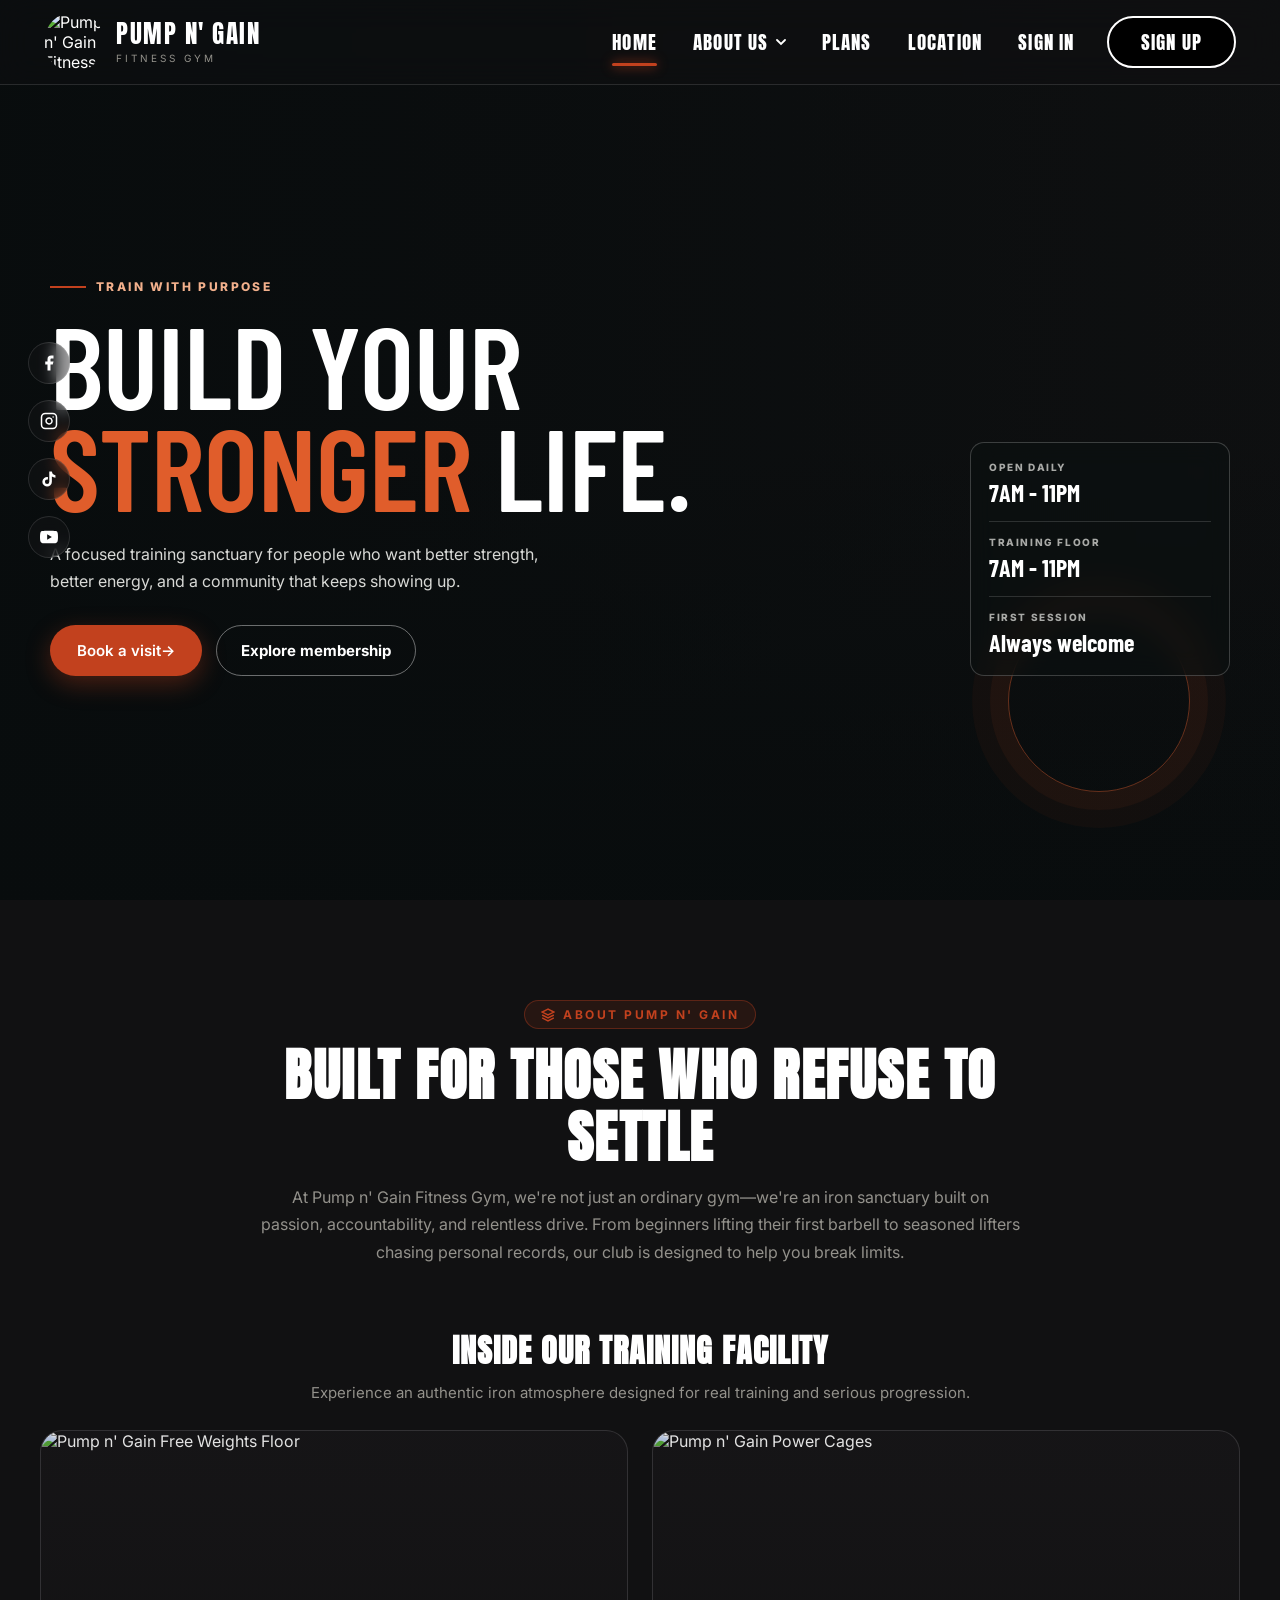
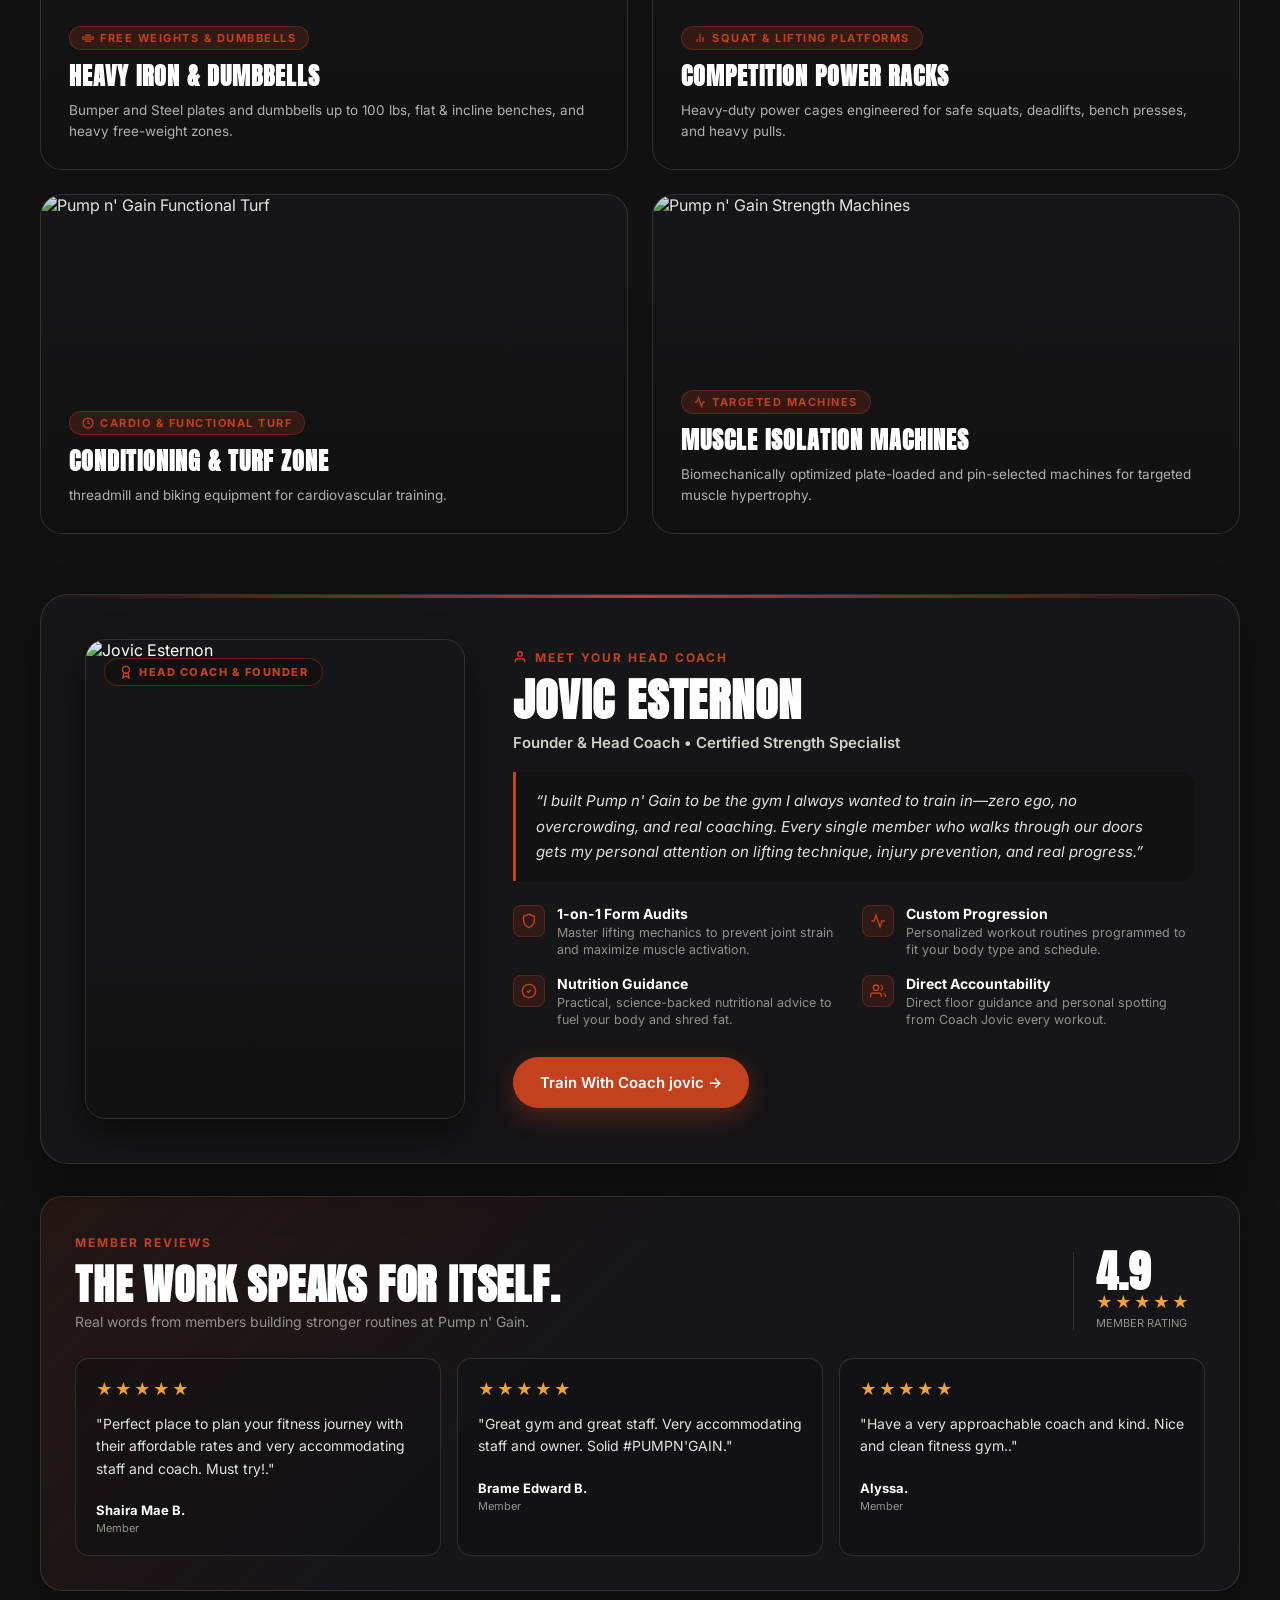
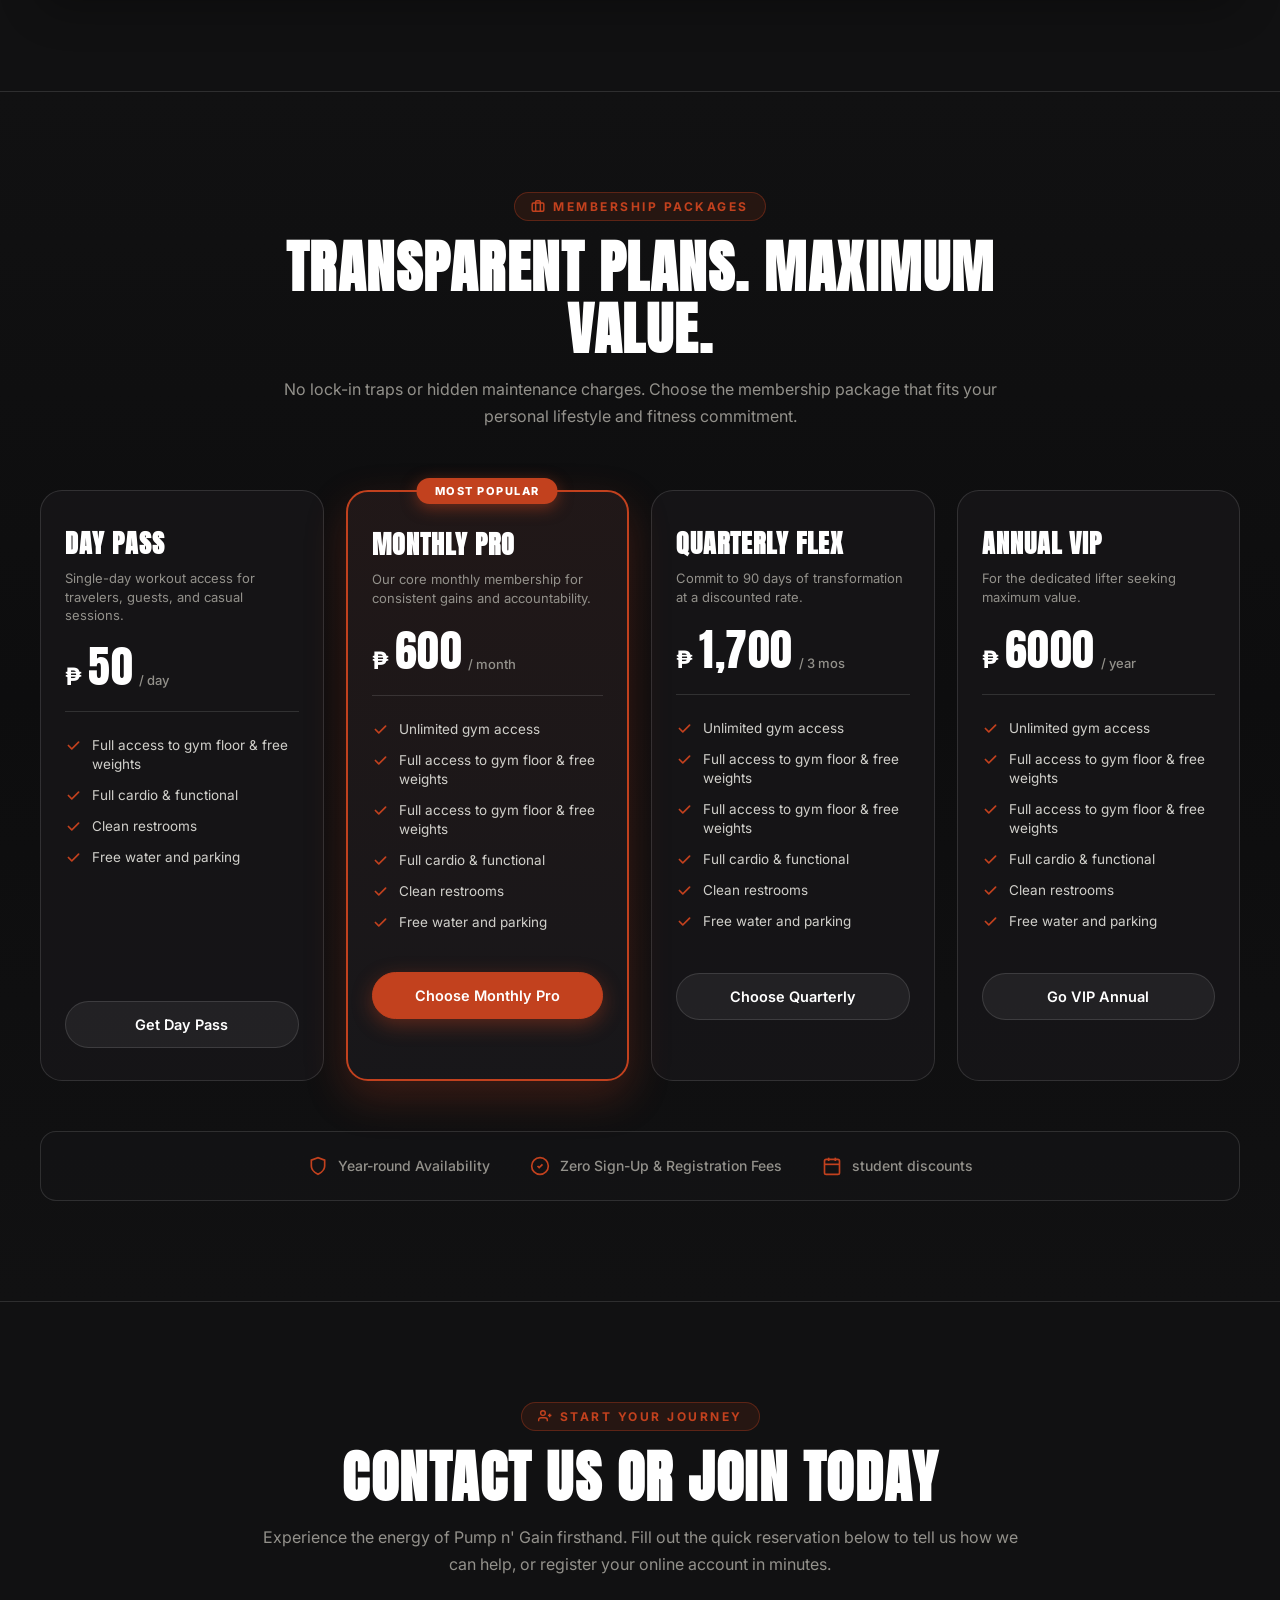
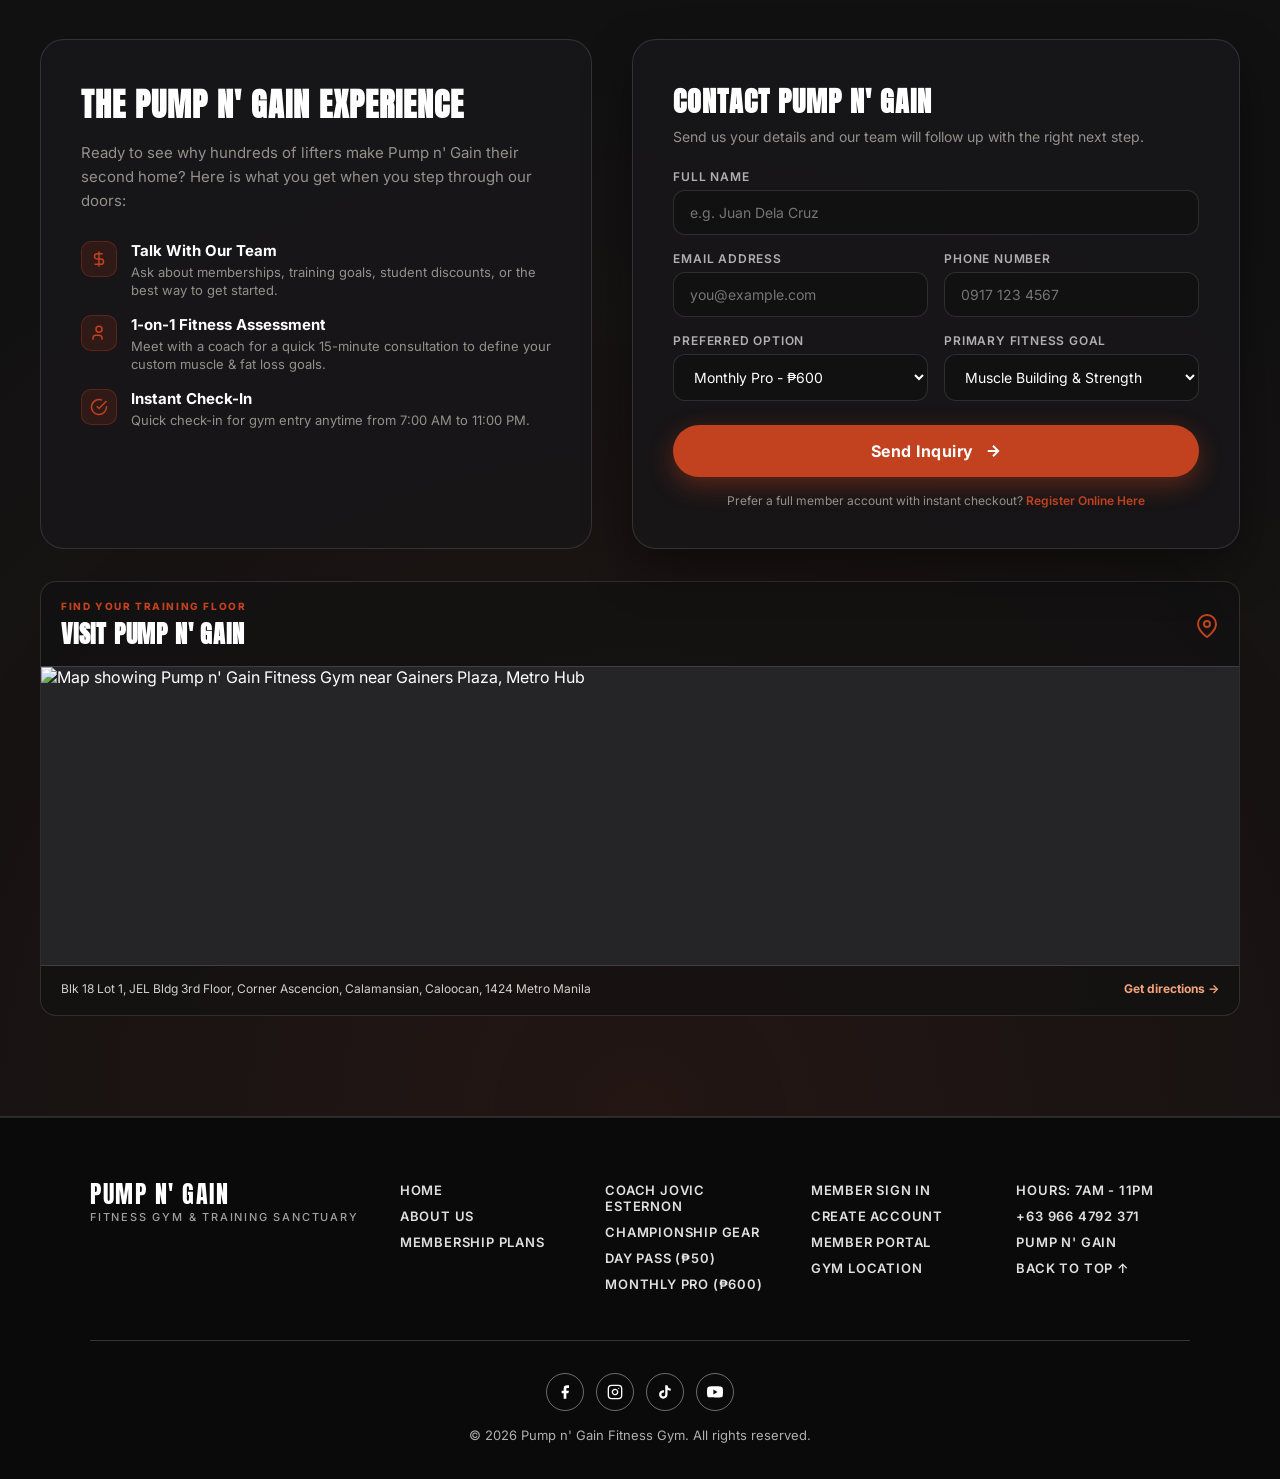
==== commit 8003f137: "Add files via upload" ====
--- a/index.html
+++ b/index.html
@@ -9,7 +9,7 @@
   <!-- Fonts -->
   <link rel="preconnect" href="https://fonts.googleapis.com">
   <link rel="preconnect" href="https://fonts.gstatic.com" crossorigin>
-  <link href="https://fonts.googleapis.com/css2?family=Anton&family=Inter:wght@400;500;600;700;800&display=swap"
+  <link href="https://fonts.googleapis.com/css2?family=Anton&family=Barlow+Condensed:wght@500;600;700&family=Inter:wght@400;500;600;700;800&display=swap"
     rel="stylesheet">
 
   <!-- Stylesheet -->
@@ -171,6 +171,141 @@
         gap: 20px;
       }
     }
+
+    #home {
+      min-height: 680px;
+      padding: 120px 24px 72px;
+      background: linear-gradient(90deg, rgba(8, 12, 13, 0.94) 0%, rgba(8, 12, 13, 0.68) 42%, rgba(8, 12, 13, 0.15) 100%),
+        linear-gradient(180deg, rgba(8, 12, 13, 0.2) 50%, rgba(8, 12, 13, 0.9) 100%),
+        url('https://images.unsplash.com/photo-1517838277536-f5f99be501cd?auto=format&fit=crop&w=1920&q=80') center/cover no-repeat;
+    }
+
+    #home::after {
+      content: "";
+      position: absolute;
+      right: 7%;
+      bottom: 12%;
+      width: 180px;
+      height: 180px;
+      border: 1px solid rgba(218, 92, 45, 0.45);
+      border-radius: 50%;
+      box-shadow: 0 0 0 18px rgba(218, 92, 45, 0.06), 0 0 0 36px rgba(218, 92, 45, 0.04);
+      pointer-events: none;
+    }
+
+    .hero-content {
+      max-width: 1180px;
+      display: grid;
+      grid-template-columns: minmax(0, 700px) 260px;
+      align-items: end;
+      justify-content: space-between;
+      gap: 48px;
+    }
+
+    .hero-main-copy { text-align: left; }
+
+    .hero-kicker {
+      display: inline-flex;
+      align-items: center;
+      gap: 10px;
+      color: #f2b08c;
+      font-size: 12px;
+      font-weight: 800;
+      letter-spacing: 2.4px;
+      text-transform: uppercase;
+      margin-bottom: 20px;
+    }
+
+    .hero-kicker::before { content: ""; width: 36px; height: 2px; background: var(--red); }
+
+    .hero-title {
+      max-width: 720px;
+      color: #fff;
+      font-family: 'Barlow Condensed', Impact, sans-serif;
+      font-size: clamp(62px, 9vw, 120px);
+      font-weight: 600;
+      line-height: 0.88;
+      text-transform: uppercase;
+      margin: 0;
+    }
+
+    .hero-title span { color: #e05d2b; }
+
+    .hero-copy {
+      max-width: 520px;
+      color: #d8d9d6;
+      font-size: 16px;
+      line-height: 1.7;
+      margin: 24px 0 30px;
+    }
+
+    .hero-actions { display: flex; align-items: center; gap: 14px; flex-wrap: wrap; }
+
+    .hero-secondary-btn {
+      display: inline-flex;
+      align-items: center;
+      justify-content: center;
+      padding: 15px 24px;
+      border: 1px solid rgba(255, 255, 255, 0.4);
+      border-radius: 999px;
+      color: #fff;
+      font-size: 15px;
+      font-weight: 700;
+      text-decoration: none;
+    }
+
+    .hero-info-rail {
+      display: grid;
+      gap: 14px;
+      padding: 18px;
+      border: 1px solid rgba(255, 255, 255, 0.2);
+      border-radius: 14px;
+      background: rgba(12, 17, 18, 0.55);
+      backdrop-filter: blur(12px);
+    }
+
+    .hero-info-item { padding-bottom: 14px; border-bottom: 1px solid rgba(255, 255, 255, 0.14); }
+    .hero-info-item:last-child { padding-bottom: 0; border-bottom: 0; }
+    .hero-info-label { display: block; color: #a9aaa7; font-size: 10px; font-weight: 800; letter-spacing: 1.6px; text-transform: uppercase; margin-bottom: 5px; }
+    .hero-info-value { display: block; color: #fff; font-family: 'Barlow Condensed', sans-serif; font-size: 24px; }
+    .hero-cta-btn { padding: 15px 26px; font-size: 15px; }
+
+    @media (max-width: 900px) {
+      #home { flex-direction: column; justify-content: center; padding: 120px 20px 64px; }
+      .hero-content { grid-template-columns: 1fr; gap: 32px; }
+      .hero-main-copy { text-align: center; }
+      .hero-title { font-size: clamp(62px, 14vw, 100px); }
+      .hero-copy { margin-left: auto; margin-right: auto; }
+      .hero-actions { justify-content: center; }
+      .hero-info-rail { grid-template-columns: repeat(3, 1fr); }
+      .hero-info-item { padding: 0 12px 0 0; border-bottom: 0; border-right: 1px solid rgba(255, 255, 255, 0.14); }
+      .hero-info-item:last-child { padding-right: 0; border-right: 0; }
+    }
+
+    @media (max-width: 540px) {
+      #home { min-height: 720px; padding-top: 138px; }
+      .hero-title { font-size: clamp(56px, 17vw, 82px); }
+      .hero-actions { align-items: stretch; flex-direction: column; }
+      .hero-cta-btn, .hero-secondary-btn { width: 100%; }
+      .hero-info-rail { grid-template-columns: 1fr; gap: 12px; }
+      .hero-info-item, .hero-info-item:last-child { padding: 0 0 12px; border-right: 0; border-bottom: 1px solid rgba(255, 255, 255, 0.14); }
+      .hero-info-item:last-child { padding-bottom: 0; border-bottom: 0; }
+    }
+
+    .scroll-reveal {
+      opacity: 0;
+      transform: translateY(24px);
+      transition: opacity 0.7s ease, transform 0.7s cubic-bezier(0.2, 0.8, 0.2, 1);
+    }
+
+    .scroll-reveal.is-visible {
+      opacity: 1;
+      transform: none;
+    }
+
+    @media (prefers-reduced-motion: reduce) {
+      .scroll-reveal { opacity: 1; transform: none; transition: none; }
+    }
   </style>
 </head>
 
@@ -254,6 +389,7 @@
         </div>
 
         <a class="link" href="#plans">Plans</a>
+        <a class="link" href="#location">Location</a>
         <a href="signin.html">Sign In</a>
         <a class="signup" href="signup.html">Sign Up</a>
       </nav>
@@ -272,7 +408,7 @@
     <section id="home">
       <!-- Left Floating Social Icons -->
       <div class="hero-socials">
-        <a href="#" class="hero-social-link" aria-label="Facebook">
+        <a href="https://www.facebook.com/profile.php?id=61551571257657" class="hero-social-link" aria-label="Facebook">
           <svg viewBox="0 0 24 24">
             <path d="M18 2h-3a5 5 0 0 0-5 5v3H7v4h3v8h4v-8h3l1-4h-4V7a1 1 0 0 1 1-1h3z" fill="currentColor" />
           </svg>
@@ -301,15 +437,22 @@
 
       <!-- Hero Main Content -->
       <div class="hero-content">
-        <div class="hero-row-top">
-          <h1 class="hero-headline">Ready to</h1>
-          <h1 class="hero-headline">Transform your</h1>
-        </div>
-        <div class="hero-row-bottom">
-          <h1 class="hero-headline">Body and Life?</h1>
-          <a href="#signup" class="hero-cta-btn">Book a visit</a>
-        </div>
-      </div>
+        <div class="hero-main-copy">
+          <span class="hero-kicker">Train with purpose</span>
+          <h1 class="hero-title">Build your<br><span>stronger</span> life.</h1>
+          <p class="hero-copy">A focused training sanctuary for people who want better strength, better energy, and a community that keeps showing up.</p>
+          <div class="hero-actions">
+            <a href="#signup" class="hero-cta-btn">Book a visit <span aria-hidden="true">&rarr;</span></a>
+            <a href="#plans" class="hero-secondary-btn">Explore membership</a>
+          </div>
+        </div>
+        <div class="hero-info-rail" aria-label="Gym highlights">
+          <div class="hero-info-item"><span class="hero-info-label">Open daily</span><strong class="hero-info-value">7AM - 11PM</strong></div>
+          <div class="hero-info-item"><span class="hero-info-label">Training floor</span><strong class="hero-info-value">7AM - 11PM</strong></div>
+          <div class="hero-info-item"><span class="hero-info-label">First session</span><strong class="hero-info-value">Always welcome</strong></div>
+        </div>
+
+      </div>  
     </section>
 
     <!-- ==========================================
@@ -339,7 +482,7 @@
         <div class="gym-gallery-grid">
           <!-- Photo 1: Heavy Iron & Free Weights -->
           <div class="gym-gallery-item">
-            <img src="https://images.unsplash.com/photo-1534438327276-14e5300c3a48?auto=format&fit=crop&w=1000&q=80"
+            <img src="https://i.imgur.com/quQbH98.jpeg"
               alt="Pump n' Gain Free Weights Floor" loading="lazy">
             <div class="gym-gallery-overlay">
               <span class="gym-gallery-tag">
@@ -349,14 +492,14 @@
                 FREE WEIGHTS & DUMBBELLS
               </span>
               <h4 class="gym-gallery-title">Heavy Iron & Dumbbells</h4>
-              <p class="gym-gallery-desc">Calibrated Olympic dumbbells up to 120 lbs, flat & incline benches, and heavy
+              <p class="gym-gallery-desc">Bumper and Steel plates and dumbbells up to 100 lbs, flat & incline benches, and heavy
                 free-weight zones.</p>
             </div>
           </div>
 
           <!-- Photo 2: Power Cages & Barbell Platforms -->
           <div class="gym-gallery-item">
-            <img src="https://images.unsplash.com/photo-1517838277536-f5f99be501cd?auto=format&fit=crop&w=800&q=80"
+            <img src="https://i.imgur.com/qzZPd1p.jpeg"
               alt="Pump n' Gain Power Cages" loading="lazy">
             <div class="gym-gallery-overlay">
               <span class="gym-gallery-tag">
@@ -373,7 +516,7 @@
 
           <!-- Photo 3: Functional Turf & Cardio Suite -->
           <div class="gym-gallery-item">
-            <img src="https://images.unsplash.com/photo-1540497077202-7c8a3999166f?auto=format&fit=crop&w=800&q=80"
+            <img src="https://i.imgur.com/pg1sddC.jpeg"
               alt="Pump n' Gain Functional Turf" loading="lazy">
             <div class="gym-gallery-overlay">
               <span class="gym-gallery-tag">
@@ -384,14 +527,13 @@
                 CARDIO & FUNCTIONAL TURF
               </span>
               <h4 class="gym-gallery-title">Conditioning & Turf Zone</h4>
-              <p class="gym-gallery-desc">Air-conditioned treadmills, rowers, assault bikes, sled turf, and functional
-                agility equipment.</p>
+              <p class="gym-gallery-desc">threadmill and biking equipment for cardiovascular training.</p>
             </div>
           </div>
 
           <!-- Photo 4: Precision Isolation & Machine Suite -->
           <div class="gym-gallery-item">
-            <img src="https://images.unsplash.com/photo-1581009146145-b5ef050c2e1e?auto=format&fit=crop&w=800&q=80"
+            <img src="https://scontent.fmnl17-6.fna.fbcdn.net/v/t39.30808-6/686525697_122217201302052375_1945135004130397736_n.jpg?stp=dst-jpg_tt6&cstp=mx1536x2048&ctp=s1536x2048&_nc_cat=101&_nc_map=urlgen_bucketless&ccb=1-7&_nc_sid=833d8c&_nc_eui2=AeGetVaZk_2maeftGjI9U9Zh-LEYbH-MVX_4sRhsf4xVf9_JqBLgdreEhAokefH93fAA5-hk_f_qWHtECiBfdMfI&_nc_ohc=CHL9k1XjI1IQ7kNvwFk4rsp&_nc_oc=AdojlOkHw_XvVfZ6UFe3xgYJQauuKgT7ehtG1OFewIf8kj6Xdjm-xe2ct7M2nB1cFWk&_nc_zt=23&_nc_ht=scontent.fmnl17-6.fna&_nc_gid=jI9ZaO8wwL96zfgr8XVh3g&_nc_ss=7a2a8&oh=00_AQMefaEfFEPRH1oUYUTXPMKnUAsVMKQLJ7IyjVd7ZNh0Ig&oe=6AD590A4"
               alt="Pump n' Gain Strength Machines" loading="lazy">
             <div class="gym-gallery-overlay">
               <span class="gym-gallery-tag">
@@ -411,8 +553,8 @@
         <div class="single-coach-spotlight">
           <!-- Left: Coach Portrait -->
           <div class="coach-spotlight-img-wrap">
-            <img src="https://images.unsplash.com/photo-1567013127542-490d757e51fc?auto=format&fit=crop&w=800&q=80"
-              alt="Coach Alex Rivera" loading="lazy">
+            <img src="https://scontent.fmnl17-8.fna.fbcdn.net/v/t39.30808-6/489294922_2470756849940876_1894284752893670576_n.jpg?stp=dst-jpg_tt6&cstp=mx540x960&ctp=s540x960&_nc_cat=111&_nc_map=urlgen_bucketless&ccb=1-7&_nc_sid=669761&_nc_eui2=AeFTLHkYzjDTdxOI4dysAfs7CkHx484JKwUKQfHjzgkrBX9DtOPM3bfpEHJJTlohHEdKkRYax-2xm-d3IM-IPpQ2&_nc_ohc=UqacMSjMlEsQ7kNvwEy0N5i&_nc_oc=Adpi8yDCqB3bphqq2xdBkvjLXb174iUTtJwm14vLpxry2L-TNw9F6qK5A_mWFxoPerQ&_nc_zt=23&_nc_ht=scontent.fmnl17-8.fna&_nc_gid=UPIltXXhtA-RY5uf2XuokA&_nc_ss=7b2a8&oh=00_AQOhonHfMN0ZGdyl2_7FbLPVETDn667A2-RC4HLAa55r-Q&oe=6AD5800C"
+              alt="Jovic Esternon" loading="lazy">
             <div class="coach-spotlight-overlay"></div>
             <div class="coach-spotlight-badge">
               <svg width="14" height="14" viewBox="0 0 24 24" fill="none" stroke="currentColor" stroke-width="2.5">
@@ -432,7 +574,7 @@
               </svg>
               MEET YOUR HEAD COACH
             </span>
-            <h3 class="coach-spotlight-name">Coach Alex</h3>
+            <h3 class="coach-spotlight-name">Jovic Esternon</h3>
             <div class="coach-spotlight-role">Founder &amp; Head Coach &bull; Certified Strength Specialist</div>
 
             <p class="coach-spotlight-quote">
@@ -490,17 +632,51 @@
                 </div>
                 <div class="coach-pillar-text">
                   <h5>Direct Accountability</h5>
-                  <p>Direct floor guidance and personal spotting from Coach Alex every workout.</p>
+                  <p>Direct floor guidance and personal spotting from Coach Jovic every workout.</p>
                 </div>
               </div>
             </div>
 
             <div class="coach-spotlight-cta">
-              <a href="#signup" class="hero-cta-btn" onclick="selectPlan('Monthly Pro (₱1,800)')">Train With Coach Alex
+              <a href="#signup" class="hero-cta-btn" onclick="selectPlan('Monthly Pro (₱1,800)')">Train With Coach jovic
                 &rarr;</a>
             </div>
           </div>
         </div>
+
+        <section class="reviews-card" aria-labelledby="reviews-title">
+          <div class="reviews-heading">
+            <div>
+              <span class="coach-spotlight-tag">MEMBER REVIEWS</span>
+              <h3 id="reviews-title">The work speaks for itself.</h3>
+              <p>Real words from members building stronger routines at Pump n' Gain.</p>
+            </div>
+            <div class="reviews-score">
+              <strong>4.9</strong>
+              <span class="reviews-stars" aria-label="5 out of 5 stars">&#9733;&#9733;&#9733;&#9733;&#9733;</span>
+              <small>Member rating</small>
+            </div>
+          </div>
+
+          <div class="reviews-grid">
+            <article class="review-item">
+              <div class="review-stars" aria-label="5 out of 5 stars">&#9733;&#9733;&#9733;&#9733;&#9733;</div>
+              <blockquote>"Perfect place to plan your fitness journey with their affordable rates and very accommodating staff and coach. Must try!."</blockquote>
+              <cite><strong>Shaira Mae B.</strong><span>Member</span></cite>
+            </article>
+            <article class="review-item">
+              <div class="review-stars" aria-label="5 out of 5 stars">&#9733;&#9733;&#9733;&#9733;&#9733;</div>
+              <blockquote>"Great gym and great staff. Very accommodating staff and owner. Solid
+#PUMPN'GAIN."</blockquote>
+              <cite><strong>Brame Edward B.</strong><span>Member</span></cite>
+            </article>
+            <article class="review-item">
+              <div class="review-stars" aria-label="5 out of 5 stars">&#9733;&#9733;&#9733;&#9733;&#9733;</div>
+              <blockquote>"Have a very approachable coach and kind. Nice and clean fitness gym.."</blockquote>
+              <cite><strong>Alyssa.</strong><span>Member</span></cite>
+            </article>
+          </div>
+        </section>
       </div>
     </section>
 
@@ -532,7 +708,7 @@
             </div>
             <div class="plan-price-wrap">
               <span class="plan-currency">&#8369;</span>
-              <span class="plan-amount">200</span>
+              <span class="plan-amount">50</span>
               <span class="plan-period">/ day</span>
             </div>
             <ul class="plan-features-list">
@@ -550,24 +726,24 @@
                     d="M16.707 5.293a1 1 0 010 1.414l-8 8a1 1 0 01-1.414 0l-4-4a1 1 0 011.414-1.414L8 12.586l7.293-7.293a1 1 0 011.414 0z"
                     clip-rule="evenodd" />
                 </svg>
-                <span>Full cardio & functional turf zone</span>
-              </li>
-              <li>
-                <svg viewBox="0 0 20 20" fill="currentColor">
-                  <path fill-rule="evenodd"
-                    d="M16.707 5.293a1 1 0 010 1.414l-8 8a1 1 0 01-1.414 0l-4-4a1 1 0 011.414-1.414L8 12.586l7.293-7.293a1 1 0 011.414 0z"
-                    clip-rule="evenodd" />
-                </svg>
-                <span>Clean locker & hot shower amenities</span>
-              </li>
-              <li>
-                <svg viewBox="0 0 20 20" fill="currentColor">
-                  <path fill-rule="evenodd"
-                    d="M16.707 5.293a1 1 0 010 1.414l-8 8a1 1 0 01-1.414 0l-4-4a1 1 0 011.414-1.414L8 12.586l7.293-7.293a1 1 0 011.414 0z"
-                    clip-rule="evenodd" />
-                </svg>
-                <span>Complimentary high-speed WiFi</span>
-              </li>
+                <span>Full cardio & functional</span>
+              </li>
+              <li>
+                <svg viewBox="0 0 20 20" fill="currentColor">
+                  <path fill-rule="evenodd"
+                    d="M16.707 5.293a1 1 0 010 1.414l-8 8a1 1 0 01-1.414 0l-4-4a1 1 0 011.414-1.414L8 12.586l7.293-7.293a1 1 0 011.414 0z"
+                    clip-rule="evenodd" />
+                </svg>
+                <span>Clean restrooms</span>
+              </li>
+              <li>
+                <svg viewBox="0 0 20 20" fill="currentColor">
+                  <path fill-rule="evenodd"
+                    d="M16.707 5.293a1 1 0 010 1.414l-8 8a1 1 0 01-1.414 0l-4-4a1 1 0 011.414-1.414L8 12.586l7.293-7.293a1 1 0 011.414 0z"
+                    clip-rule="evenodd" />
+                </svg>
+                <span>Free water and parking</span>
+              </li> 
             </ul>
             <a href="#signup" class="plan-cta-btn" onclick="selectPlan('Day Pass (₱200)')">Get Day Pass</a>
           </div>
@@ -581,7 +757,7 @@
             </div>
             <div class="plan-price-wrap">
               <span class="plan-currency">&#8369;</span>
-              <span class="plan-amount">1,800</span>
+              <span class="plan-amount">600</span>
               <span class="plan-period">/ month</span>
             </div>
             <ul class="plan-features-list">
@@ -591,40 +767,49 @@
                     d="M16.707 5.293a1 1 0 010 1.414l-8 8a1 1 0 01-1.414 0l-4-4a1 1 0 011.414-1.414L8 12.586l7.293-7.293a1 1 0 011.414 0z"
                     clip-rule="evenodd" />
                 </svg>
-                <span>Unlimited 24/7 gym access</span>
-              </li>
-              <li>
-                <svg viewBox="0 0 20 20" fill="currentColor">
-                  <path fill-rule="evenodd"
-                    d="M16.707 5.293a1 1 0 010 1.414l-8 8a1 1 0 01-1.414 0l-4-4a1 1 0 011.414-1.414L8 12.586l7.293-7.293a1 1 0 011.414 0z"
-                    clip-rule="evenodd" />
-                </svg>
-                <span>1 Free 1-on-1 private coaching session</span>
-              </li>
-              <li>
-                <svg viewBox="0 0 20 20" fill="currentColor">
-                  <path fill-rule="evenodd"
-                    d="M16.707 5.293a1 1 0 010 1.414l-8 8a1 1 0 01-1.414 0l-4-4a1 1 0 011.414-1.414L8 12.586l7.293-7.293a1 1 0 011.414 0z"
-                    clip-rule="evenodd" />
-                </svg>
-                <span>Dedicated locker & towel service</span>
-              </li>
-              <li>
-                <svg viewBox="0 0 20 20" fill="currentColor">
-                  <path fill-rule="evenodd"
-                    d="M16.707 5.293a1 1 0 010 1.414l-8 8a1 1 0 01-1.414 0l-4-4a1 1 0 011.414-1.414L8 12.586l7.293-7.293a1 1 0 011.414 0z"
-                    clip-rule="evenodd" />
-                </svg>
-                <span>Personalized workout blueprint</span>
-              </li>
-              <li>
-                <svg viewBox="0 0 20 20" fill="currentColor">
-                  <path fill-rule="evenodd"
-                    d="M16.707 5.293a1 1 0 010 1.414l-8 8a1 1 0 01-1.414 0l-4-4a1 1 0 011.414-1.414L8 12.586l7.293-7.293a1 1 0 011.414 0z"
-                    clip-rule="evenodd" />
-                </svg>
-                <span>Mobile attendance & check-in tag</span>
-              </li>
+                <span>Unlimited gym access</span>
+              </li>
+              <li>
+                <svg viewBox="0 0 20 20" fill="currentColor">
+                  <path fill-rule="evenodd"
+                    d="M16.707 5.293a1 1 0 010 1.414l-8 8a1 1 0 01-1.414 0l-4-4a1 1 0 011.414-1.414L8 12.586l7.293-7.293a1 1 0 011.414 0z"
+                    clip-rule="evenodd" />
+                </svg>
+                <span>Full access to gym floor & free weights</span>
+              </li>
+              <ul class="plan-features-list">
+              <li>
+                <svg viewBox="0 0 20 20" fill="currentColor">
+                  <path fill-rule="evenodd"
+                    d="M16.707 5.293a1 1 0 010 1.414l-8 8a1 1 0 01-1.414 0l-4-4a1 1 0 011.414-1.414L8 12.586l7.293-7.293a1 1 0 011.414 0z"
+                    clip-rule="evenodd" />
+                </svg>
+                <span>Full access to gym floor & free weights</span>
+              </li>
+              <li>
+                <svg viewBox="0 0 20 20" fill="currentColor">
+                  <path fill-rule="evenodd"
+                    d="M16.707 5.293a1 1 0 010 1.414l-8 8a1 1 0 01-1.414 0l-4-4a1 1 0 011.414-1.414L8 12.586l7.293-7.293a1 1 0 011.414 0z"
+                    clip-rule="evenodd" />
+                </svg>
+                <span>Full cardio & functional</span>
+              </li>
+              <li>
+                <svg viewBox="0 0 20 20" fill="currentColor">
+                  <path fill-rule="evenodd"
+                    d="M16.707 5.293a1 1 0 010 1.414l-8 8a1 1 0 01-1.414 0l-4-4a1 1 0 011.414-1.414L8 12.586l7.293-7.293a1 1 0 011.414 0z"
+                    clip-rule="evenodd" />
+                </svg>
+                <span>Clean restrooms</span>
+              </li>
+              <li>
+                <svg viewBox="0 0 20 20" fill="currentColor">
+                  <path fill-rule="evenodd"
+                    d="M16.707 5.293a1 1 0 010 1.414l-8 8a1 1 0 01-1.414 0l-4-4a1 1 0 011.414-1.414L8 12.586l7.293-7.293a1 1 0 011.414 0z"
+                    clip-rule="evenodd" />
+                </svg>
+                <span>Free water and parking</span>
+              </li> 
             </ul>
             <a href="#signup" class="plan-cta-btn" onclick="selectPlan('Monthly Pro (₱1,800)')">Choose Monthly Pro</a>
           </div>
@@ -637,7 +822,8 @@
             </div>
             <div class="plan-price-wrap">
               <span class="plan-currency">&#8369;</span>
-              <span class="plan-amount">4,800</span>
+              <span class="plan-amount">1,700</span>
+
               <span class="plan-period">/ 3 mos</span>
             </div>
             <ul class="plan-features-list">
@@ -647,53 +833,62 @@
                     d="M16.707 5.293a1 1 0 010 1.414l-8 8a1 1 0 01-1.414 0l-4-4a1 1 0 011.414-1.414L8 12.586l7.293-7.293a1 1 0 011.414 0z"
                     clip-rule="evenodd" />
                 </svg>
-                <span>All Monthly Pro privileges included</span>
-              </li>
-              <li>
-                <svg viewBox="0 0 20 20" fill="currentColor">
-                  <path fill-rule="evenodd"
-                    d="M16.707 5.293a1 1 0 010 1.414l-8 8a1 1 0 01-1.414 0l-4-4a1 1 0 011.414-1.414L8 12.586l7.293-7.293a1 1 0 011.414 0z"
-                    clip-rule="evenodd" />
-                </svg>
-                <span>Free official Pump n' Gain shirt</span>
-              </li>
-              <li>
-                <svg viewBox="0 0 20 20" fill="currentColor">
-                  <path fill-rule="evenodd"
-                    d="M16.707 5.293a1 1 0 010 1.414l-8 8a1 1 0 01-1.414 0l-4-4a1 1 0 011.414-1.414L8 12.586l7.293-7.293a1 1 0 011.414 0z"
-                    clip-rule="evenodd" />
-                </svg>
-                <span>Monthly InBody composition analysis</span>
-              </li>
-              <li>
-                <svg viewBox="0 0 20 20" fill="currentColor">
-                  <path fill-rule="evenodd"
-                    d="M16.707 5.293a1 1 0 010 1.414l-8 8a1 1 0 01-1.414 0l-4-4a1 1 0 011.414-1.414L8 12.586l7.293-7.293a1 1 0 011.414 0z"
-                    clip-rule="evenodd" />
-                </svg>
-                <span>2 Free guest passes for friends</span>
-              </li>
-              <li>
-                <svg viewBox="0 0 20 20" fill="currentColor">
-                  <path fill-rule="evenodd"
-                    d="M16.707 5.293a1 1 0 010 1.414l-8 8a1 1 0 01-1.414 0l-4-4a1 1 0 011.414-1.414L8 12.586l7.293-7.293a1 1 0 011.414 0z"
-                    clip-rule="evenodd" />
-                </svg>
-                <span>10% Discount on gym supplements</span>
-              </li>
+                <span>Unlimited gym access</span>
+              </li>
+              <li>
+                <svg viewBox="0 0 20 20" fill="currentColor">
+                  <path fill-rule="evenodd"
+                    d="M16.707 5.293a1 1 0 010 1.414l-8 8a1 1 0 01-1.414 0l-4-4a1 1 0 011.414-1.414L8 12.586l7.293-7.293a1 1 0 011.414 0z"
+                    clip-rule="evenodd" />
+                </svg>
+                <span>Full access to gym floor & free weights</span>
+              </li>
+              <ul class="plan-features-list">
+              <li>
+                <svg viewBox="0 0 20 20" fill="currentColor">
+                  <path fill-rule="evenodd"
+                    d="M16.707 5.293a1 1 0 010 1.414l-8 8a1 1 0 01-1.414 0l-4-4a1 1 0 011.414-1.414L8 12.586l7.293-7.293a1 1 0 011.414 0z"
+                    clip-rule="evenodd" />
+                </svg>
+                <span>Full access to gym floor & free weights</span>
+              </li>
+              <li>
+                <svg viewBox="0 0 20 20" fill="currentColor">
+                  <path fill-rule="evenodd"
+                    d="M16.707 5.293a1 1 0 010 1.414l-8 8a1 1 0 01-1.414 0l-4-4a1 1 0 011.414-1.414L8 12.586l7.293-7.293a1 1 0 011.414 0z"
+                    clip-rule="evenodd" />
+                </svg>
+                <span>Full cardio & functional</span>
+              </li>
+              <li>
+                <svg viewBox="0 0 20 20" fill="currentColor">
+                  <path fill-rule="evenodd"
+                    d="M16.707 5.293a1 1 0 010 1.414l-8 8a1 1 0 01-1.414 0l-4-4a1 1 0 011.414-1.414L8 12.586l7.293-7.293a1 1 0 011.414 0z"
+                    clip-rule="evenodd" />
+                </svg>
+                <span>Clean restrooms</span>
+              </li>
+              <li>
+                <svg viewBox="0 0 20 20" fill="currentColor">
+                  <path fill-rule="evenodd"
+                    d="M16.707 5.293a1 1 0 010 1.414l-8 8a1 1 0 01-1.414 0l-4-4a1 1 0 011.414-1.414L8 12.586l7.293-7.293a1 1 0 011.414 0z"
+                    clip-rule="evenodd" />
+                </svg>
+                <span>Free water and parking</span>
+              </li> 
             </ul>
-            <a href="#signup" class="plan-cta-btn" onclick="selectPlan('Quarterly Flex (₱4,800)')">Choose Quarterly</a>
+            <a href="#signup" class="plan-cta-btn" onclick="selectPlan('Quarterly Flex (₱1,700)')">Choose Quarterly</a>
           </div>
 
           <!-- Annual VIP -->
           <div class="plan-card">
             <div class="plan-header">
               <h3 class="plan-tier-name">Annual VIP</h3>
-              <p class="plan-desc">For the dedicated lifter seeking maximum value & VIP privileges.</p>
+              <p class="plan-desc">For the dedicated lifter seeking maximum value.</p>
             </div>
             <div class="plan-price-wrap">
               <span class="plan-currency">&#8369;</span>
-              <span class="plan-amount">16,500</span>
+              <span class="plan-amount">6000</span>
               <span class="plan-period">/ year</span>
             </div>
             <ul class="plan-features-list">
@@ -703,40 +898,49 @@
                     d="M16.707 5.293a1 1 0 010 1.414l-8 8a1 1 0 01-1.414 0l-4-4a1 1 0 011.414-1.414L8 12.586l7.293-7.293a1 1 0 011.414 0z"
                     clip-rule="evenodd" />
                 </svg>
-                <span>Full 365-day unlimited VIP access</span>
-              </li>
-              <li>
-                <svg viewBox="0 0 20 20" fill="currentColor">
-                  <path fill-rule="evenodd"
-                    d="M16.707 5.293a1 1 0 010 1.414l-8 8a1 1 0 01-1.414 0l-4-4a1 1 0 011.414-1.414L8 12.586l7.293-7.293a1 1 0 011.414 0z"
-                    clip-rule="evenodd" />
-                </svg>
-                <span>4 Free private 1-on-1 coaching sessions</span>
-              </li>
-              <li>
-                <svg viewBox="0 0 20 20" fill="currentColor">
-                  <path fill-rule="evenodd"
-                    d="M16.707 5.293a1 1 0 010 1.414l-8 8a1 1 0 01-1.414 0l-4-4a1 1 0 011.414-1.414L8 12.586l7.293-7.293a1 1 0 011.414 0z"
-                    clip-rule="evenodd" />
-                </svg>
-                <span>Reserved VIP locker & towel storage</span>
-              </li>
-              <li>
-                <svg viewBox="0 0 20 20" fill="currentColor">
-                  <path fill-rule="evenodd"
-                    d="M16.707 5.293a1 1 0 010 1.414l-8 8a1 1 0 01-1.414 0l-4-4a1 1 0 011.414-1.414L8 12.586l7.293-7.293a1 1 0 011.414 0z"
-                    clip-rule="evenodd" />
-                </svg>
-                <span>6 Guest passes per year</span>
-              </li>
-              <li>
-                <svg viewBox="0 0 20 20" fill="currentColor">
-                  <path fill-rule="evenodd"
-                    d="M16.707 5.293a1 1 0 010 1.414l-8 8a1 1 0 01-1.414 0l-4-4a1 1 0 011.414-1.414L8 12.586l7.293-7.293a1 1 0 011.414 0z"
-                    clip-rule="evenodd" />
-                </svg>
-                <span>15% Discount on all gym merchandise</span>
-              </li>
+                <span>Unlimited gym access</span>
+              </li>
+              <li>
+                <svg viewBox="0 0 20 20" fill="currentColor">
+                  <path fill-rule="evenodd"
+                    d="M16.707 5.293a1 1 0 010 1.414l-8 8a1 1 0 01-1.414 0l-4-4a1 1 0 011.414-1.414L8 12.586l7.293-7.293a1 1 0 011.414 0z"
+                    clip-rule="evenodd" />
+                </svg>
+                <span>Full access to gym floor & free weights</span>
+              </li>
+              <ul class="plan-features-list">
+              <li>
+                <svg viewBox="0 0 20 20" fill="currentColor">
+                  <path fill-rule="evenodd"
+                    d="M16.707 5.293a1 1 0 010 1.414l-8 8a1 1 0 01-1.414 0l-4-4a1 1 0 011.414-1.414L8 12.586l7.293-7.293a1 1 0 011.414 0z"
+                    clip-rule="evenodd" />
+                </svg>
+                <span>Full access to gym floor & free weights</span>
+              </li>
+              <li>
+                <svg viewBox="0 0 20 20" fill="currentColor">
+                  <path fill-rule="evenodd"
+                    d="M16.707 5.293a1 1 0 010 1.414l-8 8a1 1 0 01-1.414 0l-4-4a1 1 0 011.414-1.414L8 12.586l7.293-7.293a1 1 0 011.414 0z"
+                    clip-rule="evenodd" />
+                </svg>
+                <span>Full cardio & functional</span>
+              </li>
+              <li>
+                <svg viewBox="0 0 20 20" fill="currentColor">
+                  <path fill-rule="evenodd"
+                    d="M16.707 5.293a1 1 0 010 1.414l-8 8a1 1 0 01-1.414 0l-4-4a1 1 0 011.414-1.414L8 12.586l7.293-7.293a1 1 0 011.414 0z"
+                    clip-rule="evenodd" />
+                </svg>
+                <span>Clean restrooms</span>
+              </li>
+              <li>
+                <svg viewBox="0 0 20 20" fill="currentColor">
+                  <path fill-rule="evenodd"
+                    d="M16.707 5.293a1 1 0 010 1.414l-8 8a1 1 0 01-1.414 0l-4-4a1 1 0 011.414-1.414L8 12.586l7.293-7.293a1 1 0 011.414 0z"
+                    clip-rule="evenodd" />
+                </svg>
+                <span>Free water and parking</span>
+              </li> 
             </ul>
             <a href="#signup" class="plan-cta-btn" onclick="selectPlan('Annual VIP (₱16,500)')">Go VIP Annual</a>
           </div>
@@ -748,7 +952,7 @@
             <svg viewBox="0 0 24 24" fill="none" stroke="currentColor" stroke-width="2">
               <path d="M12 22s8-4 8-10V5l-8-3-8 3v7c0 6 8 10 8 10z" />
             </svg>
-            <span>7-Day Money-Back Guarantee</span>
+            <span>Year-round Availability</span>
           </div>
           <div class="plan-trust-item">
             <svg viewBox="0 0 24 24" fill="none" stroke="currentColor" stroke-width="2">
@@ -764,7 +968,7 @@
               <line x1="8" y1="2" x2="8" y2="6" />
               <line x1="3" y1="10" x2="21" y2="10" />
             </svg>
-            <span>Flexible Freeze Options Anytime</span>
+            <span>student discounts</span>
           </div>
         </div>
       </div>
@@ -785,9 +989,9 @@
             </svg>
             Start Your Journey
           </span>
-          <h2 class="section-title">CLAIM YOUR PASS OR JOIN TODAY</h2>
+          <h2 class="section-title">CONTACT US OR JOIN TODAY</h2>
           <p class="section-desc">Experience the energy of Pump n' Gain firsthand. Fill out the quick reservation below
-            for your free trial tour, or register your online account in minutes.</p>
+            to tell us how we can help, or register your online account in minutes.</p>
         </div>
 
         <div class="join-layout">
@@ -806,8 +1010,8 @@
                     </svg>
                   </div>
                   <div>
-                    <h5>Complimentary 1-Day Trial Tour</h5>
-                    <p>Zero high-pressure sales pitch. Test out our weights, try our cardio, and feel the vibe for free.
+                    <h5>Talk With Our Team</h5>
+                    <p>Ask about memberships, training goals, student discounts, or the best way to get started.
                     </p>
                   </div>
                 </li>
@@ -834,45 +1038,22 @@
                     </svg>
                   </div>
                   <div>
-                    <h5>Instant Digital Check-In</h5>
-                    <p>Quick barcode scanning on your phone for seamless gym entry anytime from 5:00 AM to 11:00 PM.</p>
+                    <h5>Instant Check-In</h5>
+                    <p>Quick check-in for gym entry anytime from 7:00 AM to 11:00 PM.</p>
                   </div>
                 </li>
               </ul>
             </div>
 
-            <div class="join-club-details">
-              <div class="join-club-row">
-                <svg viewBox="0 0 24 24" fill="none" stroke="currentColor" stroke-width="2">
-                  <path d="M21 10c0 7-9 13-9 13s-9-6-9-13a9 9 0 0 1 18 0z" />
-                  <circle cx="12" cy="10" r="3" />
-                </svg>
-                <span>2nd Floor, Gainers Plaza, Fitness Blvd., Metro Hub</span>
-              </div>
-              <div class="join-club-row">
-                <svg viewBox="0 0 24 24" fill="none" stroke="currentColor" stroke-width="2">
-                  <circle cx="12" cy="12" r="10" />
-                  <polyline points="12 6 12 12 16 14" />
-                </svg>
-                <span>Open Mon - Sun: 5:00 AM – 11:00 PM (Daily)</span>
-              </div>
-              <div class="join-club-row">
-                <svg viewBox="0 0 24 24" fill="none" stroke="currentColor" stroke-width="2">
-                  <path
-                    d="M22 16.92v3a2 2 0 0 1-2.18 2 19.79 19.79 0 0 1-8.63-3.07 19.5 19.5 0 0 1-6-6 19.79 19.79 0 0 1-3.07-8.67A2 2 0 0 1 4.11 2h3a2 2 0 0 1 2 1.72 12.84 12.84 0 0 0 .7 2.81 2 2 0 0 1-.45 2.11L8.09 9.91a16 16 0 0 0 6 6l1.27-1.27a2 2 0 0 1 2.11-.45 12.84 12.84 0 0 0 2.81.7A2 2 0 0 1 22 16.92z" />
-                </svg>
-                <span>Hotline: +63 (02) 8888-GAIN | +63 917 123 4567</span>
-              </div>
-            </div>
-          </div>
-
-          <!-- Right Pass Reservation Form -->
+          </div>
+
+          <!-- Right Contact Form -->
           <div class="join-form-card">
             <!-- Form View -->
             <div id="reservationFormWrapper">
               <div class="join-form-header">
-                <h4>Book Your Free Pass</h4>
-                <p>Reserve your spot online and show confirmation at the front desk.</p>
+                <h4>Contact Pump n' Gain</h4>
+                <p>Send us your details and our team will follow up with the right next step.</p>
               </div>
 
               <form id="reservationForm" onsubmit="handleReservation(event)">
@@ -895,11 +1076,10 @@
                   <div class="form-group">
                     <label class="form-label" for="resPlan">Preferred Option</label>
                     <select id="resPlan" class="form-select">
-                      <option value="Free 1-Day Trial Pass">Free 1-Day Trial Pass</option>
-                      <option value="Day Pass (₱200)">Day Pass - ₱200</option>
-                      <option value="Monthly Pro (₱1,800)" selected>Monthly Pro - ₱1,800</option>
-                      <option value="Quarterly Flex (₱4,800)">Quarterly Flex - ₱4,800</option>
-                      <option value="Annual VIP (₱16,500)">Annual VIP - ₱16,500</option>
+                      <option value="Day Pass (₱50)">Day Pass - ₱50</option>
+                      <option value="Monthly Pro (₱600)" selected>Monthly Pro - ₱600</option>
+                      <option value="Quarterly Flex (₱1,700)">Quarterly Flex - ₱1,700</option>
+                      <option value="Annual VIP (₱6,000)">Annual VIP - ₱6,000</option>
                     </select>
                   </div>
 
@@ -915,7 +1095,7 @@
                 </div>
 
                 <button type="submit" class="form-submit-btn">
-                  <span>Claim Pass & Confirm Booking</span>
+                  <span>Send Inquiry</span>
                   <svg viewBox="0 0 24 24" fill="none" stroke="currentColor" stroke-width="2.5">
                     <path d="M5 12h14M12 5l7 7-7 7" />
                   </svg>
@@ -934,17 +1114,38 @@
                   <polyline points="20 6 9 17 4 12" />
                 </svg>
               </div>
-              <h4>Reservation Confirmed!</h4>
-              <p id="successMsg">Welcome! Your pass has been issued. Show this screen or provide your phone number at
-                the Pump n' Gain front desk to begin your workout.</p>
+              <h4>Message Received!</h4>
+              <p id="successMsg">Thanks for reaching out. Our Pump n' Gain team will contact you with the next steps.</p>
 
               <div style="display: flex; gap: 12px; justify-content: center; flex-wrap: wrap;">
                 <a href="signup.html" class="hero-cta-btn" style="padding: 12px 28px; font-size: 14px;">Complete Online
                   Registration</a>
                 <button type="button" class="plan-cta-btn" style="width: auto; padding: 12px 24px; font-size: 14px;"
-                  onclick="resetReservationForm()">Book Another</button>
+                  onclick="resetReservationForm()">Send Another Message</button>
               </div>
             </div>
+          </div>
+        </div>
+
+        <div class="location-panel" id="location">
+          <div class="location-panel-heading">
+            <div>
+              <span class="location-kicker">Find your training floor</span>
+              <h4>Visit Pump n' Gain</h4>
+            </div>
+            <svg class="location-pin" viewBox="0 0 24 24" fill="none" stroke="currentColor" stroke-width="2">
+              <path d="M21 10c0 7-9 13-9 13S3 17 3 10a9 9 0 1 1 18 0Z" />
+              <circle cx="12" cy="10" r="3" />
+            </svg>
+          </div>
+          <div class="map-frame">
+            <img
+              src="https://i.imgur.com/SSrNXWp.png"
+              alt="Map showing Pump n' Gain Fitness Gym near Gainers Plaza, Metro Hub" loading="eager">
+          </div>
+          <div class="location-panel-footer">
+            <span>Blk 18 Lot 1, JEL Bldg 3rd Floor, Corner Ascencion, Calamansian, Caloocan, 1424 Metro Manila</span>
+            <a href="https://www.google.com/maps/place/Pump+N+Gain+Fitness+Gym/@14.7478606,121.0417674,14z/data=!4m14!1m7!3m6!1s0x3397b14b64448bab:0x68aee20ed5daee51!2sPump+N+Gain+Fitness+Gym!8m2!3d14.7479!4d121.0622924!16s%2Fg%2F11l5wtksd8!3m5!1s0x3397b14b64448bab:0x68aee20ed5daee51!8m2!3d14.7479!4d121.0622924!16s%2Fg%2F11l5wtksd8?entry=ttu&g_ep=EgoyMDI2MTAxMi4wIKXMDSoASAFQAw%3D%3D" target="_blank" rel="noopener">Get directions &rarr;</a>
           </div>
         </div>
       </div>
@@ -963,27 +1164,26 @@
           <a href="#home">Home</a>
           <a href="#about">About Us</a>
           <a href="#plans">Membership Plans</a>
-          <a href="#signup">Book Free Pass</a>
         </div>
 
         <div class="ft-col">
-          <a href="#about">Coach Alex</a>
+          <a href="#about">Coach Jovic Esternon</a>
           <a href="#about">Championship Gear</a>
-          <a href="#plans">Day Pass (₱200)</a>
-          <a href="#plans">Monthly Pro (₱1,800)</a>
+          <a href="#plans">Day Pass (₱50)</a>
+          <a href="#plans">Monthly Pro (₱600)</a>
         </div>
 
         <div class="ft-col">
           <a href="signin.html">Member Sign In</a>
           <a href="signup.html">Create Account</a>
-          <a href="admin-login.html">Admin Portal</a>
-          <a href="#signup">Gym Location</a>
+          <a href="member-dashboard.html">Member Portal</a>
+          <a href="https://www.google.com/maps/place/Pump+N+Gain+Fitness+Gym/@14.7478606,121.0417674,14z/data=!4m14!1m7!3m6!1s0x3397b14b64448bab:0x68aee20ed5daee51!2sPump+N+Gain+Fitness+Gym!8m2!3d14.7479!4d121.0622924!16s%2Fg%2F11l5wtksd8!3m5!1s0x3397b14b64448bab:0x68aee20ed5daee51!8m2!3d14.7479!4d121.0622924!16s%2Fg%2F11l5wtksd8?entry=ttu&g_ep=EgoyMDI2MTAxMi4wIKXMDSoASAFQAw%3D%3D" target="_blank" rel="noopener">Gym Location</a>
         </div>
 
         <div class="ft-col">
-          <a href="#about">Hours: 5AM - 11PM</a>
-          <a href="tel:09171234567">+63 917 123 4567</a>
-          <a href="mailto:info@pumpngain.com">info@pumpngain.com</a>
+          <a href="#signup">Hours: 7AM - 11PM</a>
+          <a href="tel:09171234567">+63 966 4792 371</a>
+          <a href="mailto:pumpngain@gmail.com">Pump n' Gain</a>
           <a href="#home">Back to Top &uarr;</a>
         </div>
       </div>
--- a/navbar.css
+++ b/navbar.css
@@ -750,6 +750,47 @@
   flex-wrap: wrap;
 }
 
+.reviews-card {
+  margin-top: 32px;
+  padding: 34px;
+  border: 1px solid var(--line);
+  border-radius: 22px;
+  background: linear-gradient(135deg, rgba(194, 65, 30, 0.11), rgba(24, 23, 26, 0.78) 42%);
+  box-shadow: 0 18px 42px rgba(0, 0, 0, 0.28);
+}
+
+.reviews-heading {
+  display: flex;
+  align-items: flex-end;
+  justify-content: space-between;
+  gap: 24px;
+  margin-bottom: 28px;
+}
+
+.reviews-heading h3 {
+  margin: 4px 0 7px;
+  color: #fff;
+  font-family: 'Anton', Impact, sans-serif;
+  font-size: clamp(28px, 4vw, 42px);
+  letter-spacing: 0.8px;
+  line-height: 1;
+  text-transform: uppercase;
+}
+
+.reviews-heading p { margin: 0; color: var(--gray); font-size: 14px; }
+
+.reviews-score { min-width: 132px; padding-left: 22px; border-left: 1px solid var(--line); }
+.reviews-score strong { display: block; color: #fff; font-family: 'Anton', Impact, sans-serif; font-size: 44px; line-height: 0.9; }
+.reviews-stars, .review-stars { color: #f0a33b; letter-spacing: 2px; }
+.reviews-score small { display: block; margin-top: 4px; color: var(--gray); font-size: 11px; text-transform: uppercase; }
+
+.reviews-grid { display: grid; grid-template-columns: repeat(3, 1fr); gap: 16px; }
+
+.review-item { min-height: 190px; padding: 20px; border: 1px solid var(--line); border-radius: 14px; background: rgba(17, 17, 18, 0.46); }
+.review-item blockquote { margin: 14px 0 22px; color: #e2e1dd; font-size: 14px; line-height: 1.6; }
+.review-item cite { display: flex; flex-direction: column; gap: 3px; color: #fff; font-size: 13px; font-style: normal; }
+.review-item cite span { color: var(--gray); font-size: 11px; }
+
 /* ==========================================
    PLANS SECTION (#plans)
    ========================================== */
@@ -1072,6 +1113,84 @@
   flex-shrink: 0;
 }
 
+.location-panel {
+  grid-column: 1 / -1;
+  margin-top: 32px;
+  overflow: hidden;
+  background: rgba(17, 17, 18, 0.6);
+  border: 1px solid var(--line);
+  border-radius: 16px;
+}
+
+.location-panel-heading {
+  display: flex;
+  align-items: center;
+  justify-content: space-between;
+  gap: 14px;
+  padding: 18px 20px 14px;
+}
+
+.location-kicker {
+  display: block;
+  color: var(--red);
+  font-size: 10px;
+  font-weight: 800;
+  letter-spacing: 1.6px;
+  text-transform: uppercase;
+  margin-bottom: 4px;
+}
+
+.location-panel-heading h4 {
+  color: #fff;
+  font-family: 'Anton', Impact, sans-serif;
+  font-size: 24px;
+  letter-spacing: 0.8px;
+  text-transform: uppercase;
+}
+
+.location-pin {
+  width: 24px;
+  height: 24px;
+  color: var(--red);
+  flex: 0 0 24px;
+}
+
+.map-frame {
+  position: relative;
+  height: 300px;
+  border-top: 1px solid var(--line);
+  border-bottom: 1px solid var(--line);
+  background: #252528;
+}
+
+.map-frame img {
+  width: 100%;
+  height: 100%;
+  display: block;
+  object-fit: cover;
+  filter: grayscale(0.2) contrast(1.05);
+}
+
+.location-panel-footer {
+  display: flex;
+  align-items: center;
+  justify-content: space-between;
+  gap: 16px;
+  padding: 14px 20px 18px;
+  color: #d1d0cb;
+  font-size: 12px;
+  line-height: 1.45;
+}
+
+.location-panel-footer a {
+  color: #f2a27c;
+  font-weight: 700;
+  text-decoration: none;
+  white-space: nowrap;
+}
+
+.location-panel-footer a:hover { color: #fff; }
+
 /* Right Pass Reservation Form Card */
 .join-form-card {
   background: var(--panel);
@@ -1279,6 +1398,9 @@
   .coach-pillars-grid {
     grid-template-columns: 1fr;
   }
+  .reviews-grid {
+    grid-template-columns: 1fr;
+  }
   .join-layout {
     grid-template-columns: 1fr;
   }
@@ -1291,6 +1413,26 @@
 }
 
 @media (max-width: 540px) {
+  .reviews-card {
+    padding: 22px;
+  }
+  .reviews-heading {
+    align-items: flex-start;
+    flex-direction: column;
+  }
+  .reviews-score {
+    padding-top: 16px;
+    padding-left: 0;
+    border-top: 1px solid var(--line);
+    border-left: 0;
+  }
+
+  .location-panel-footer {
+    align-items: flex-start;
+    flex-direction: column;
+    gap: 8px;
+  }
+
   .join-form-grid {
     grid-template-columns: 1fr;
   }
